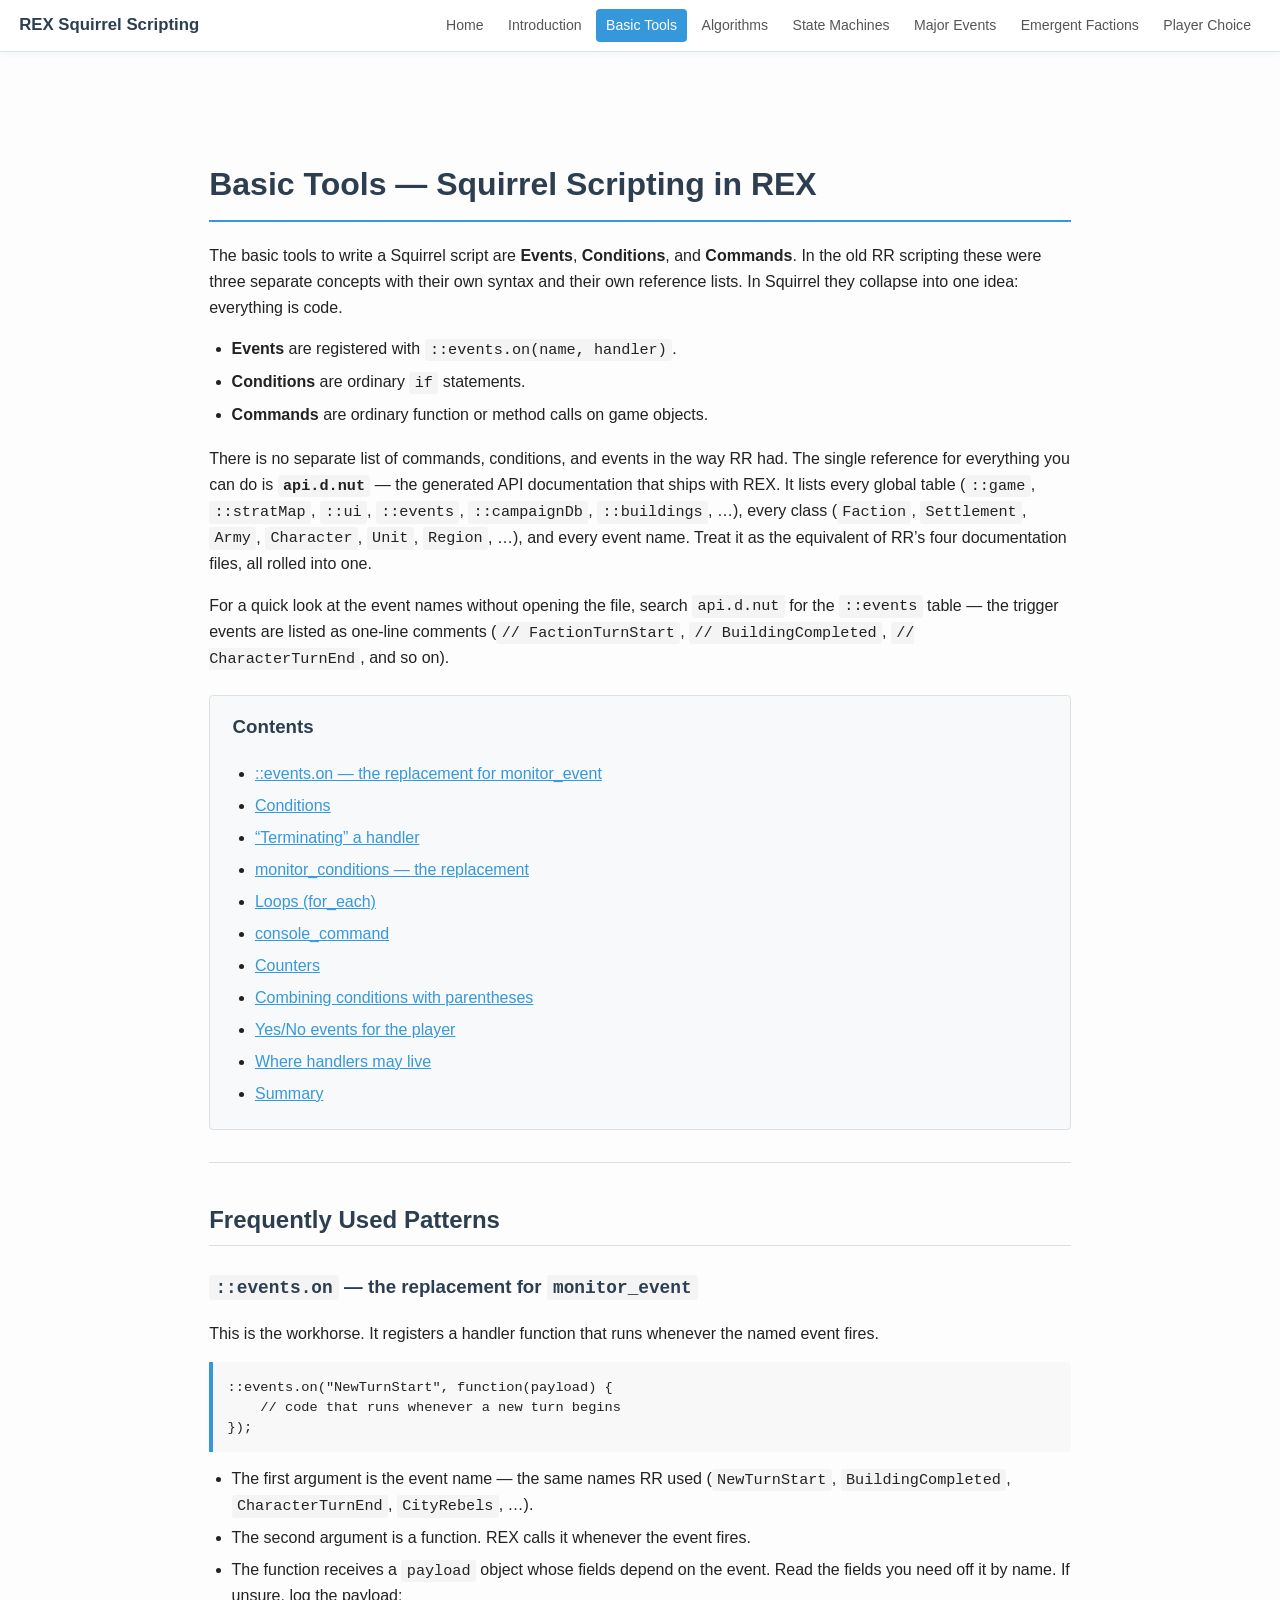
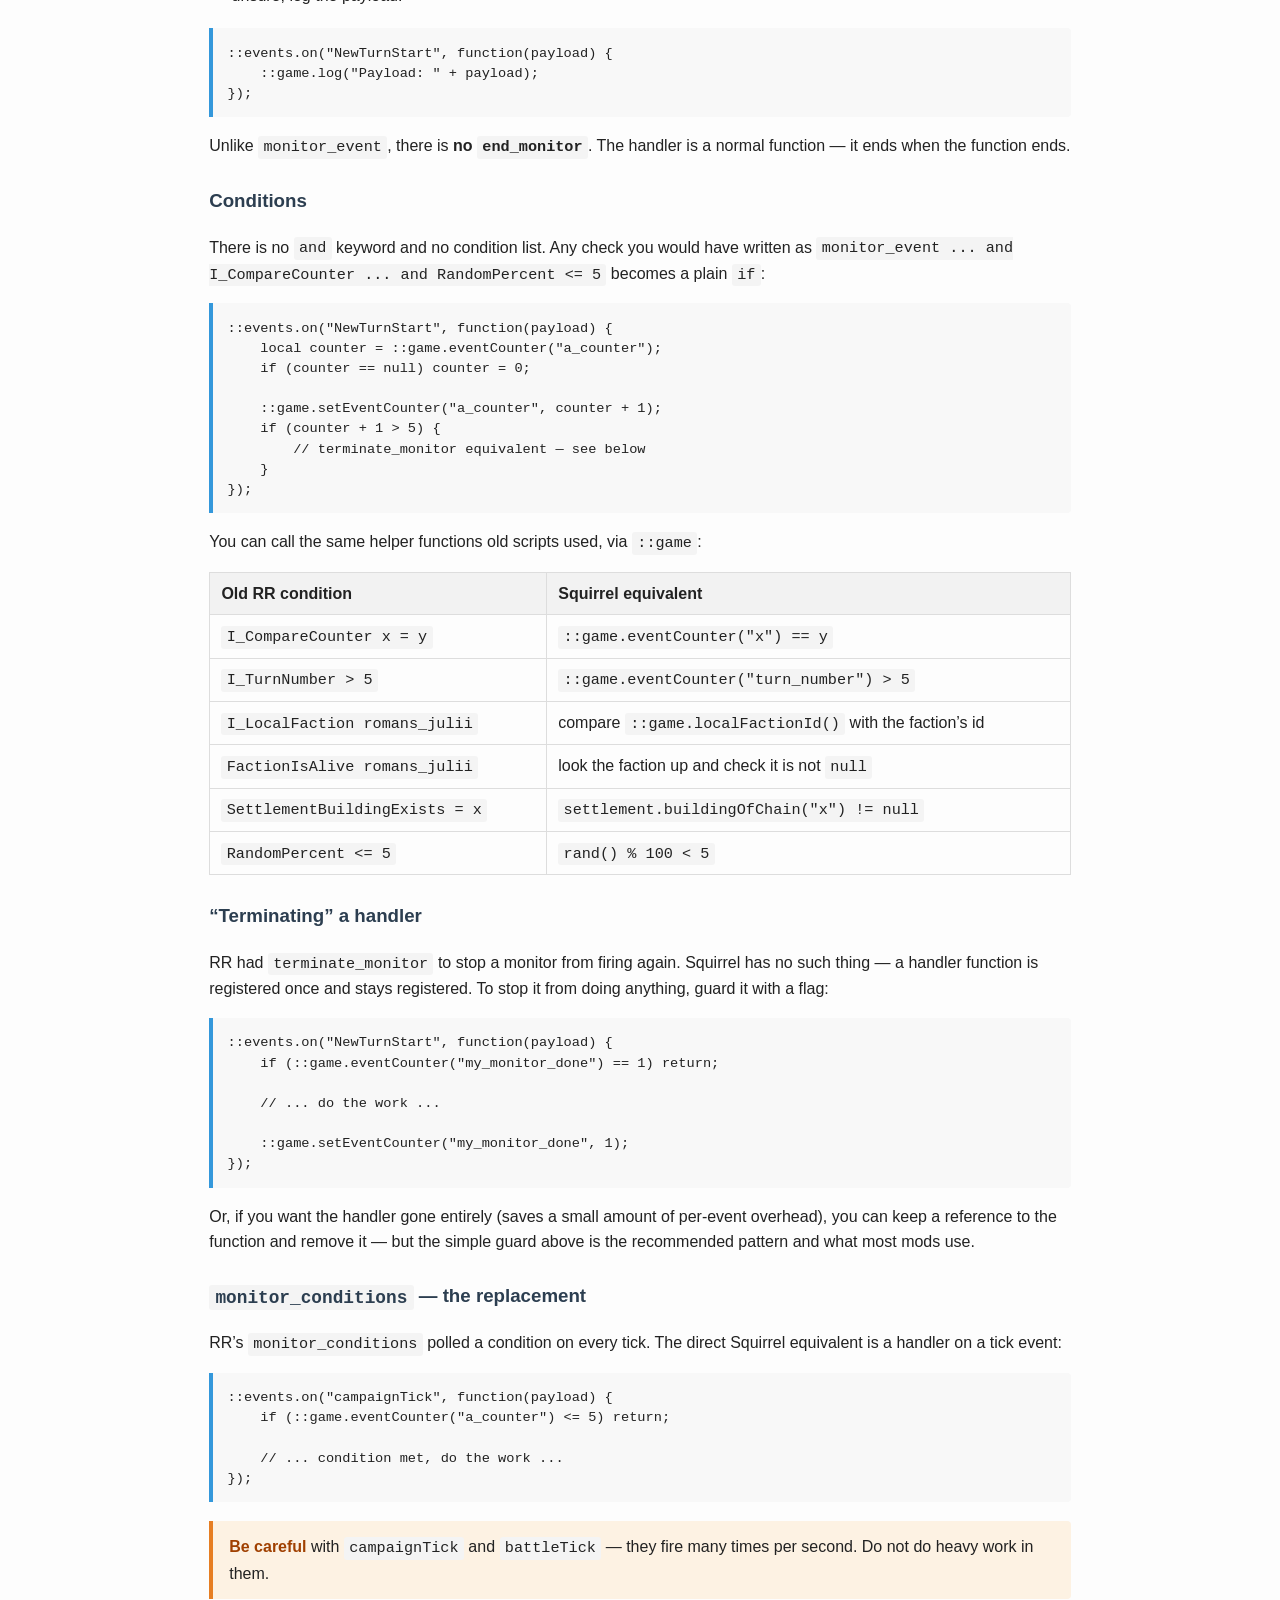
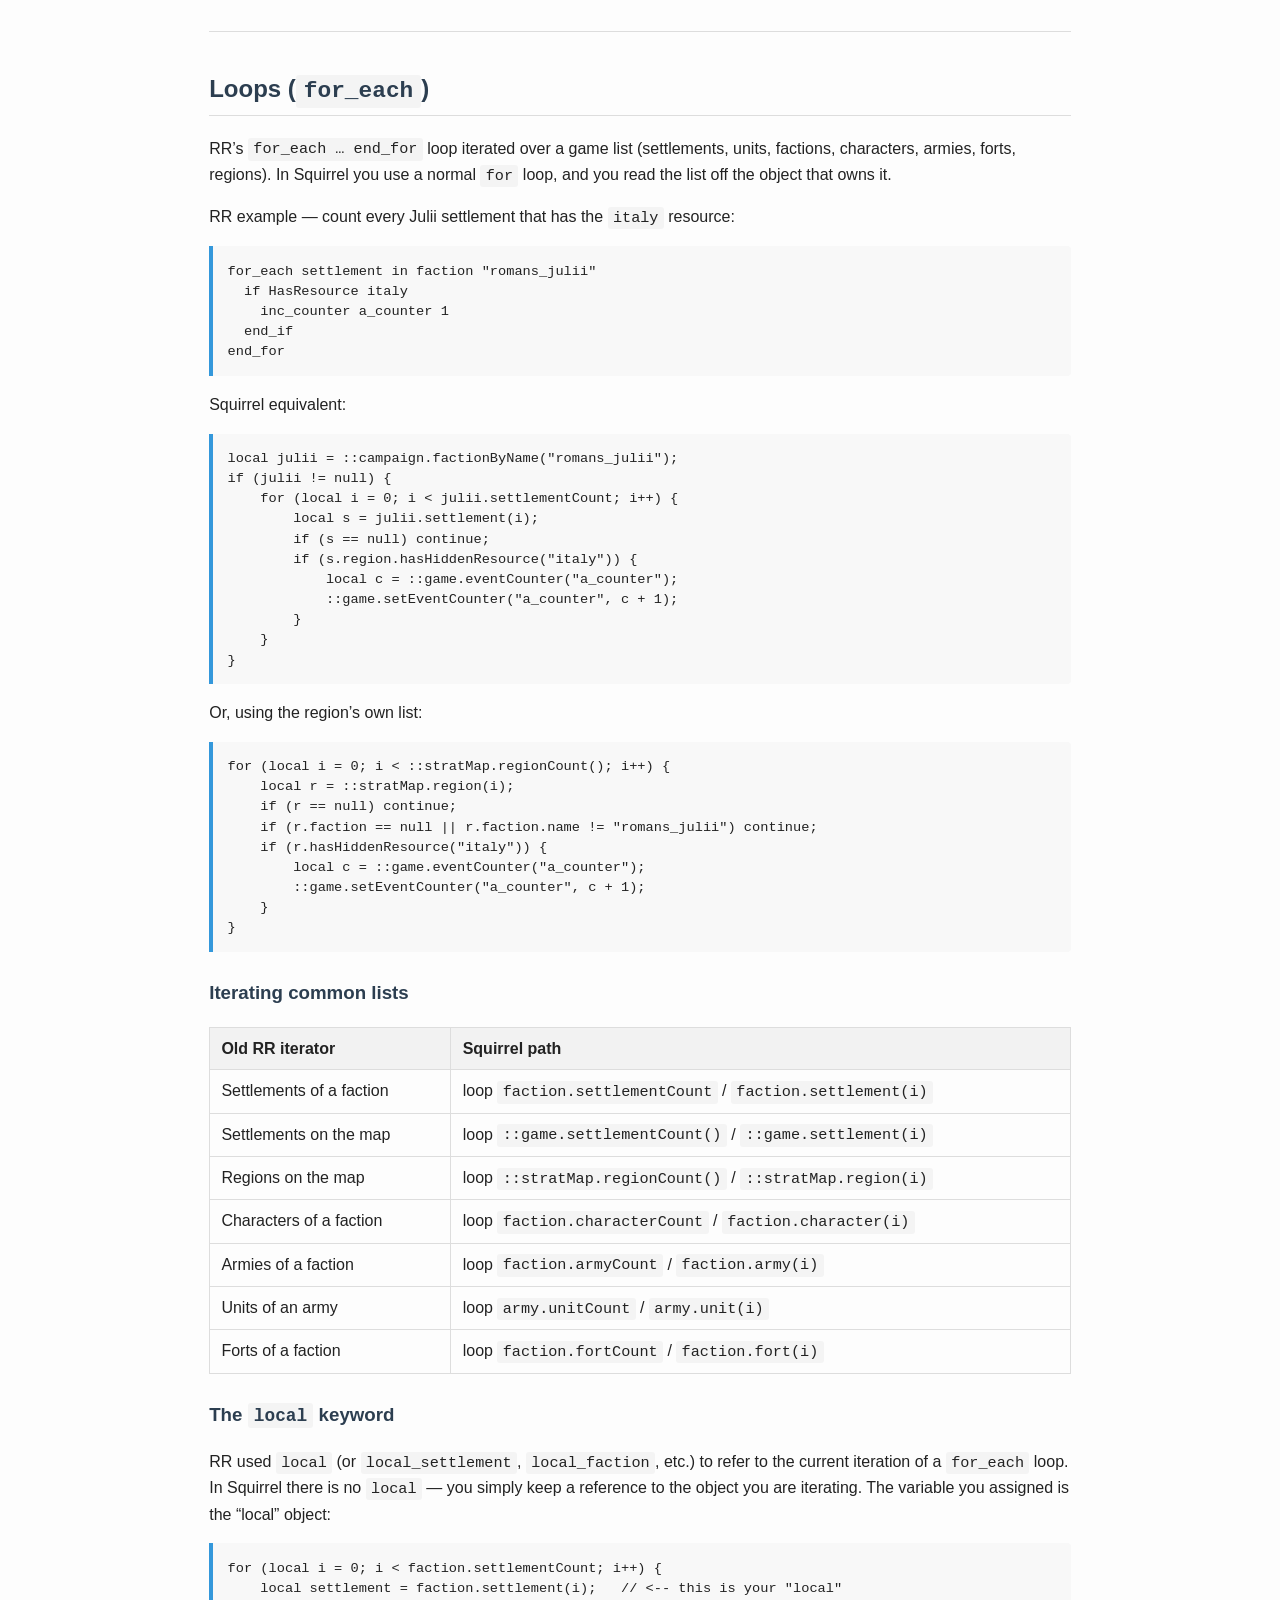
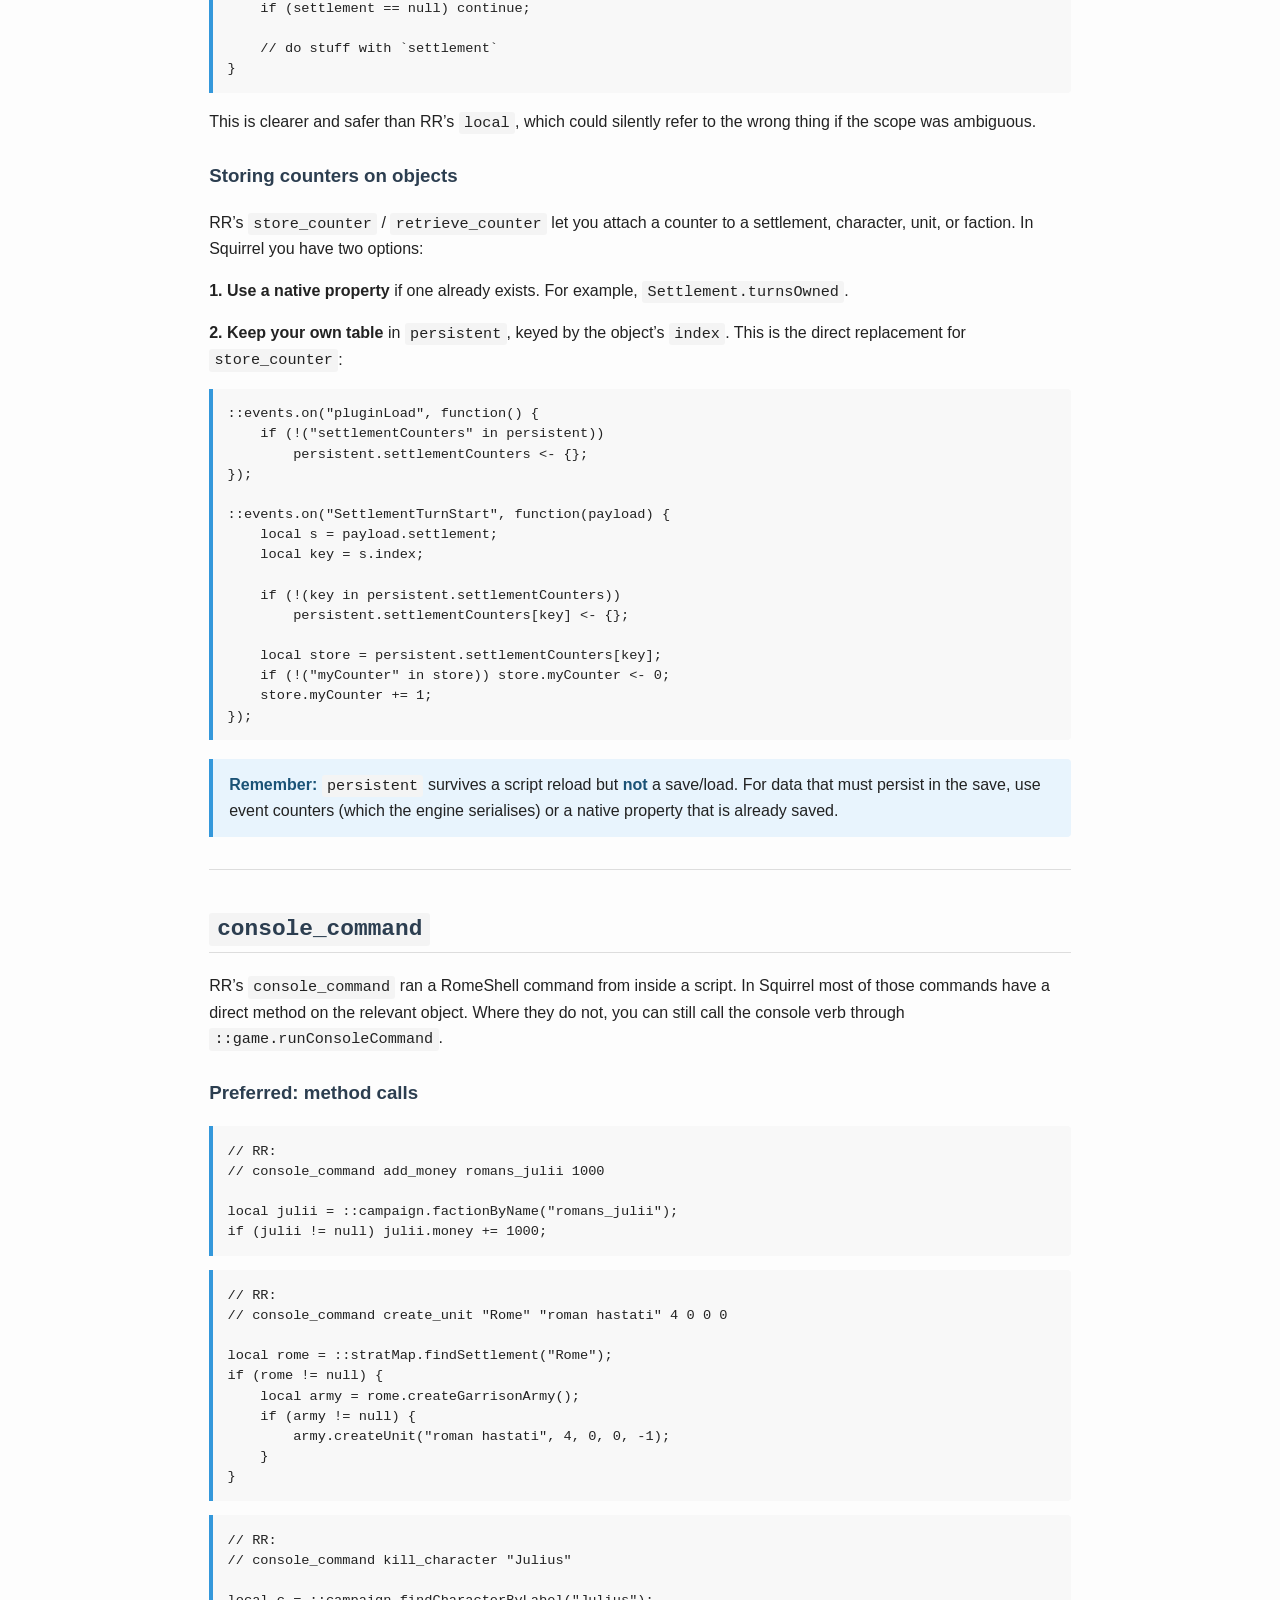
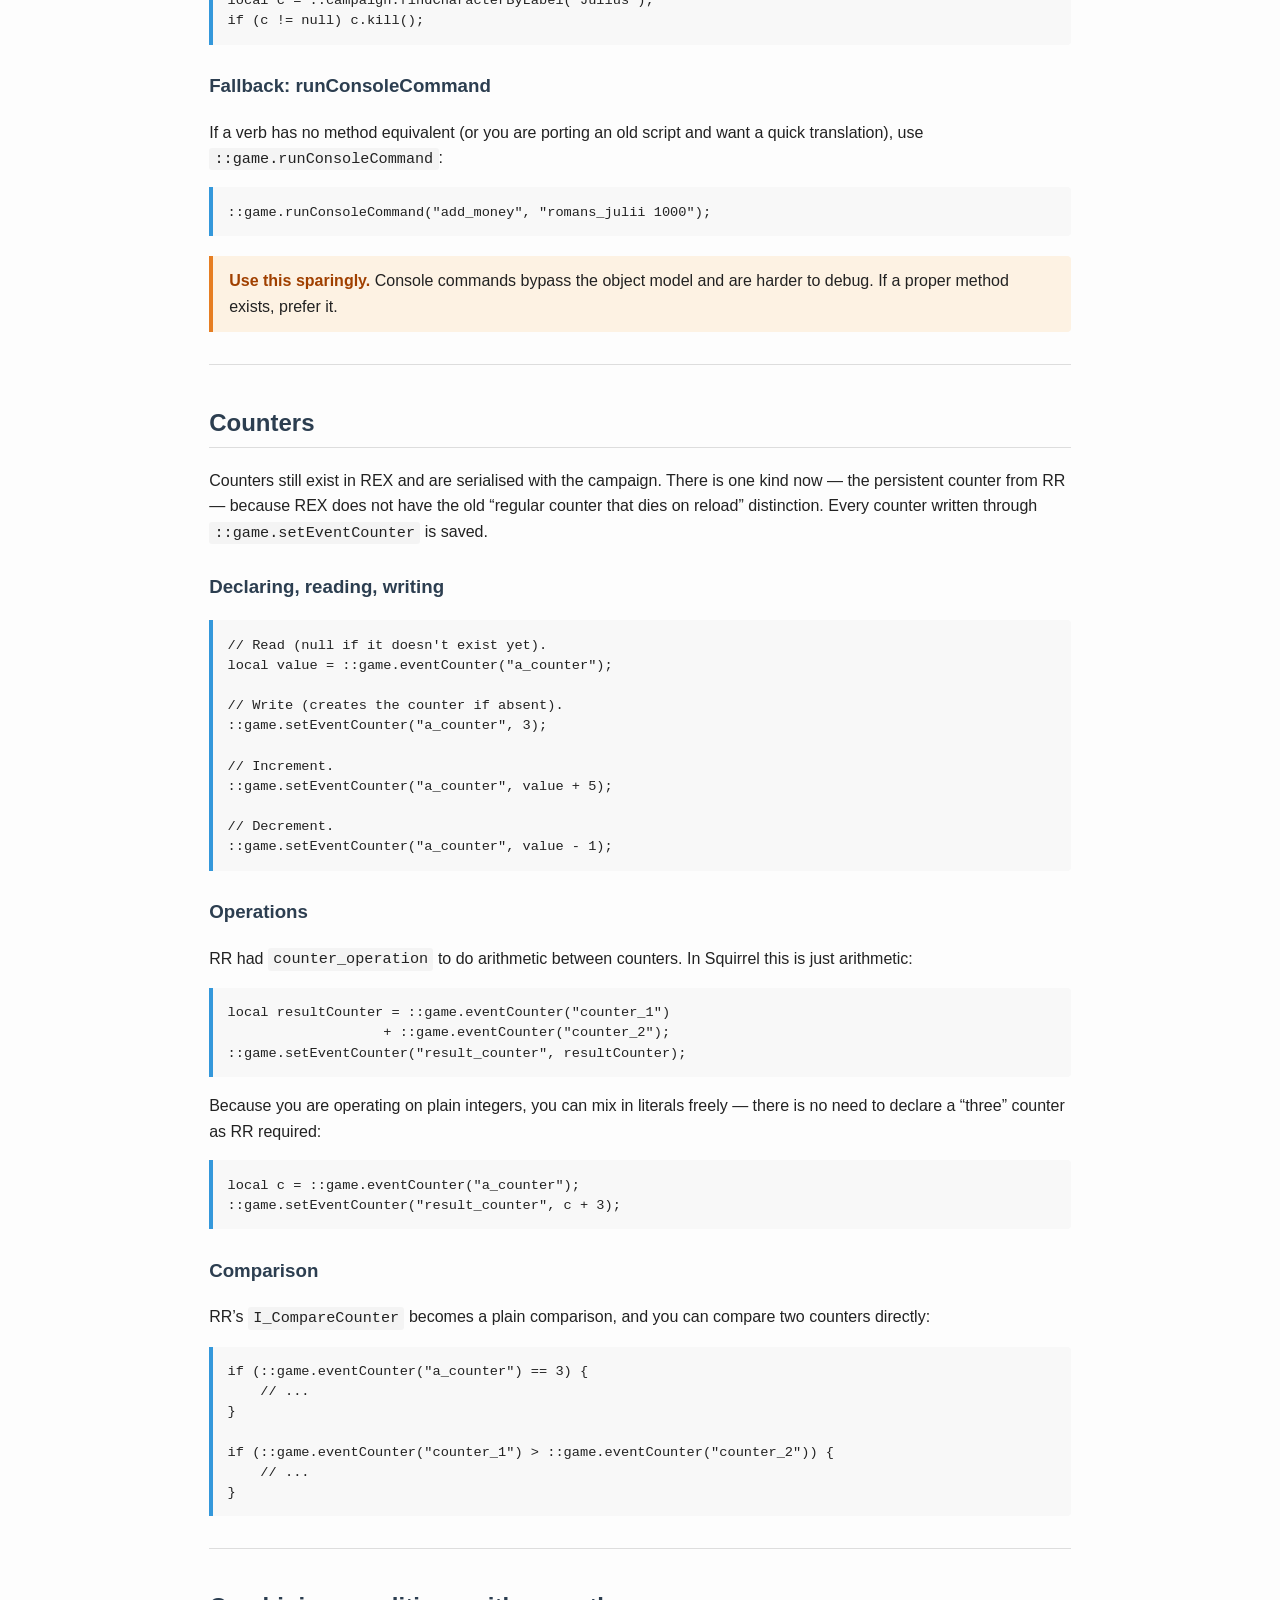
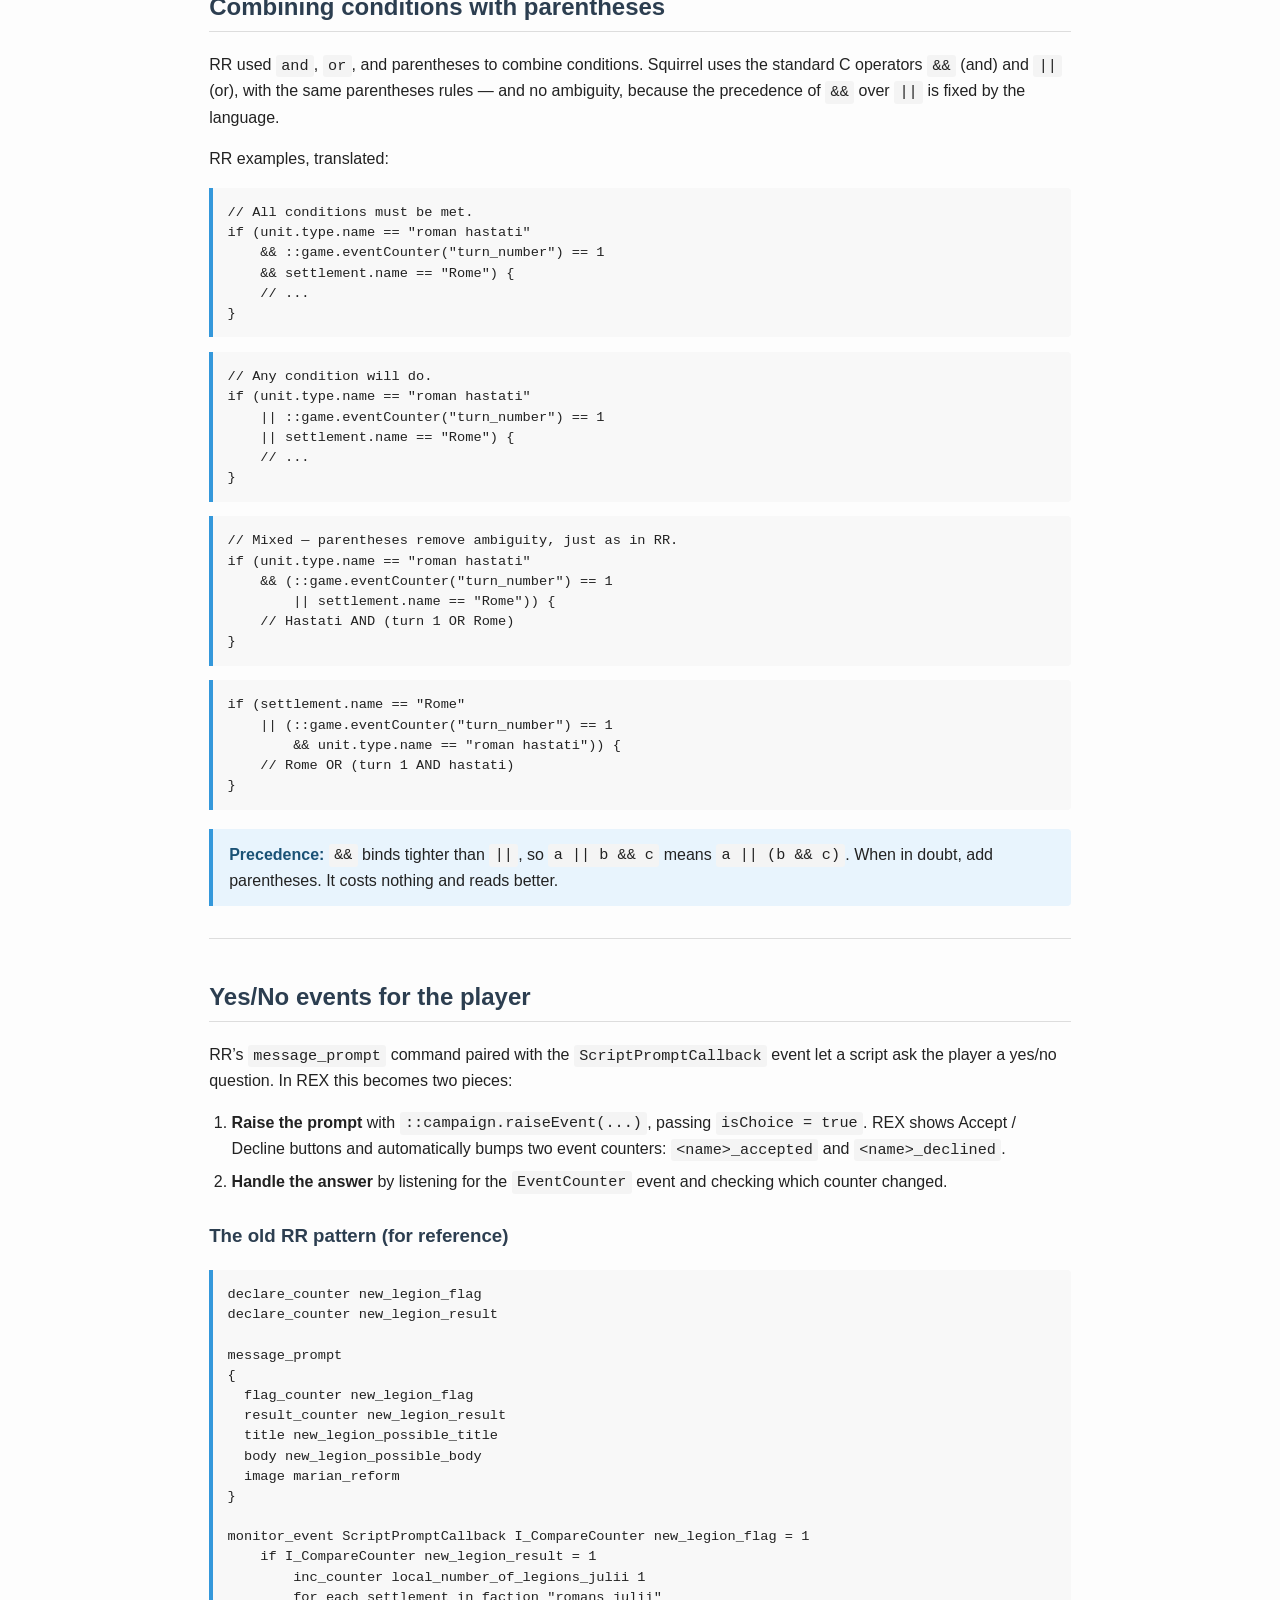
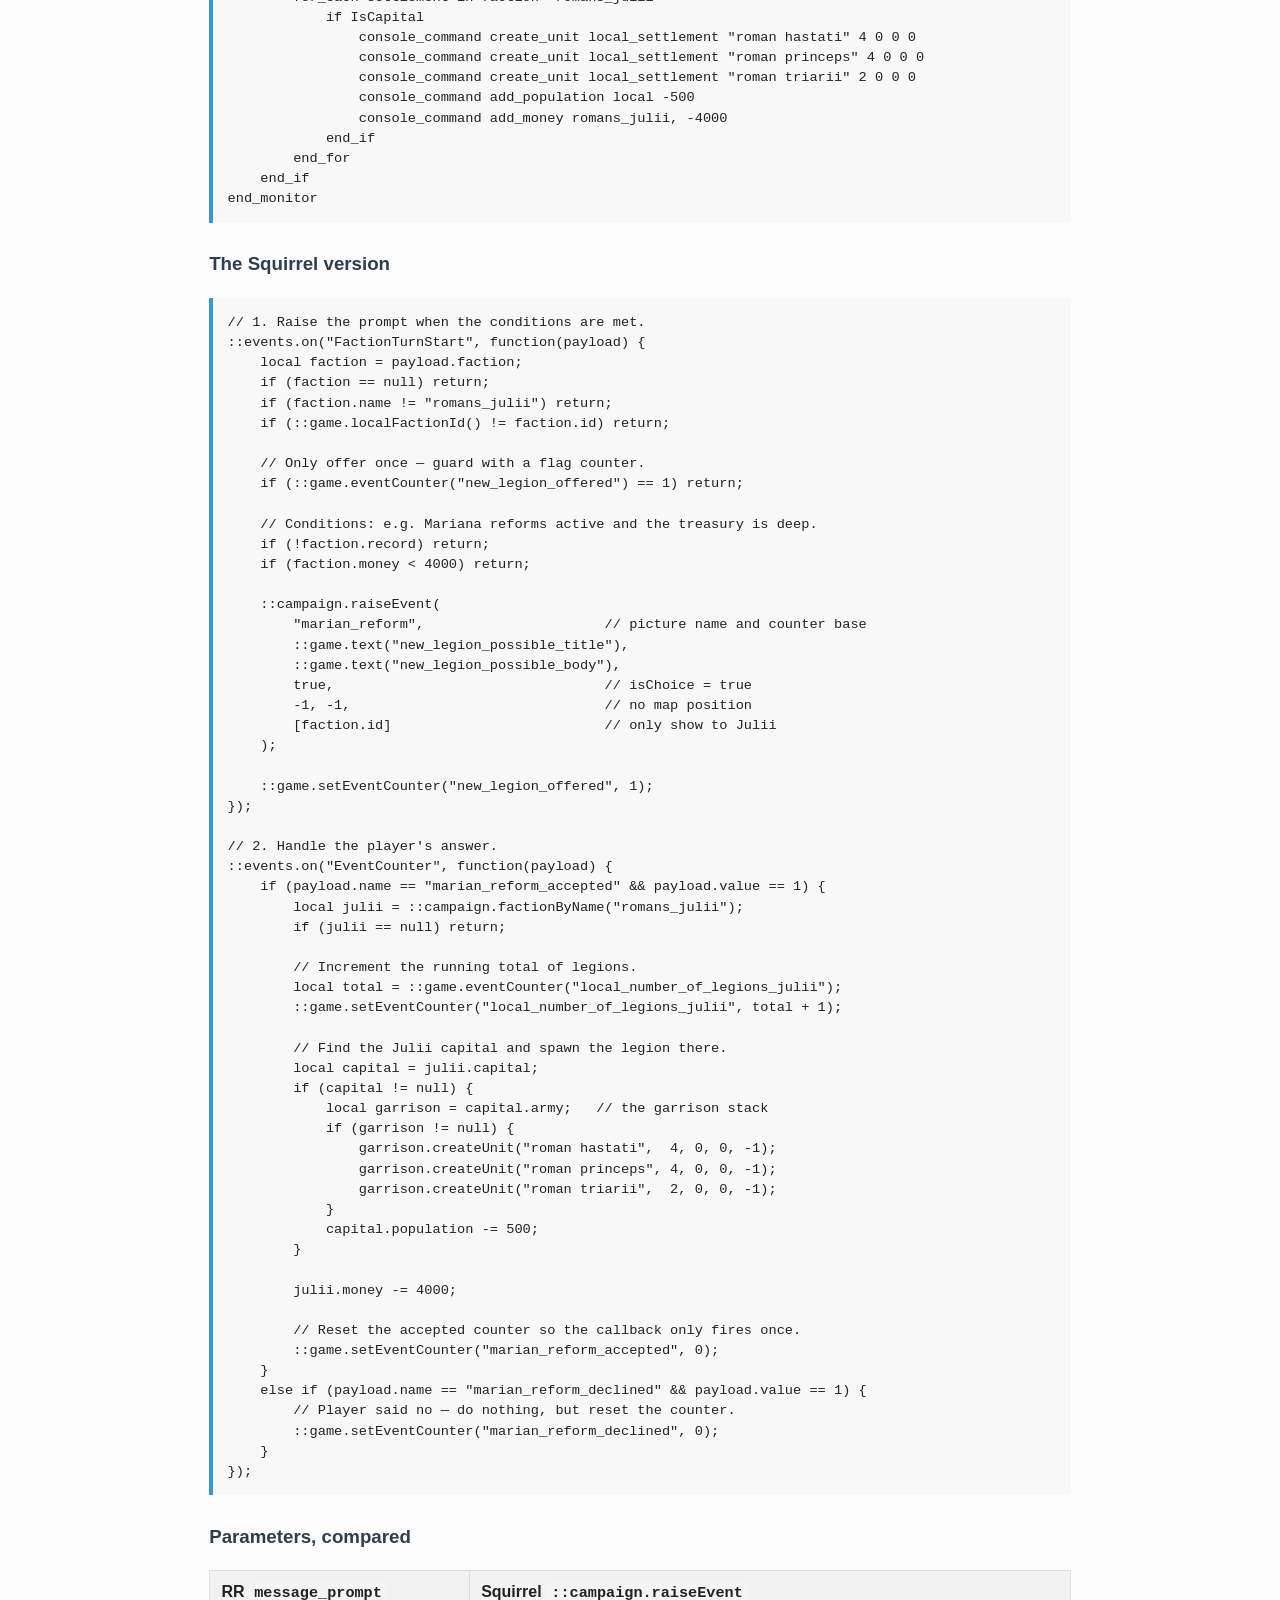
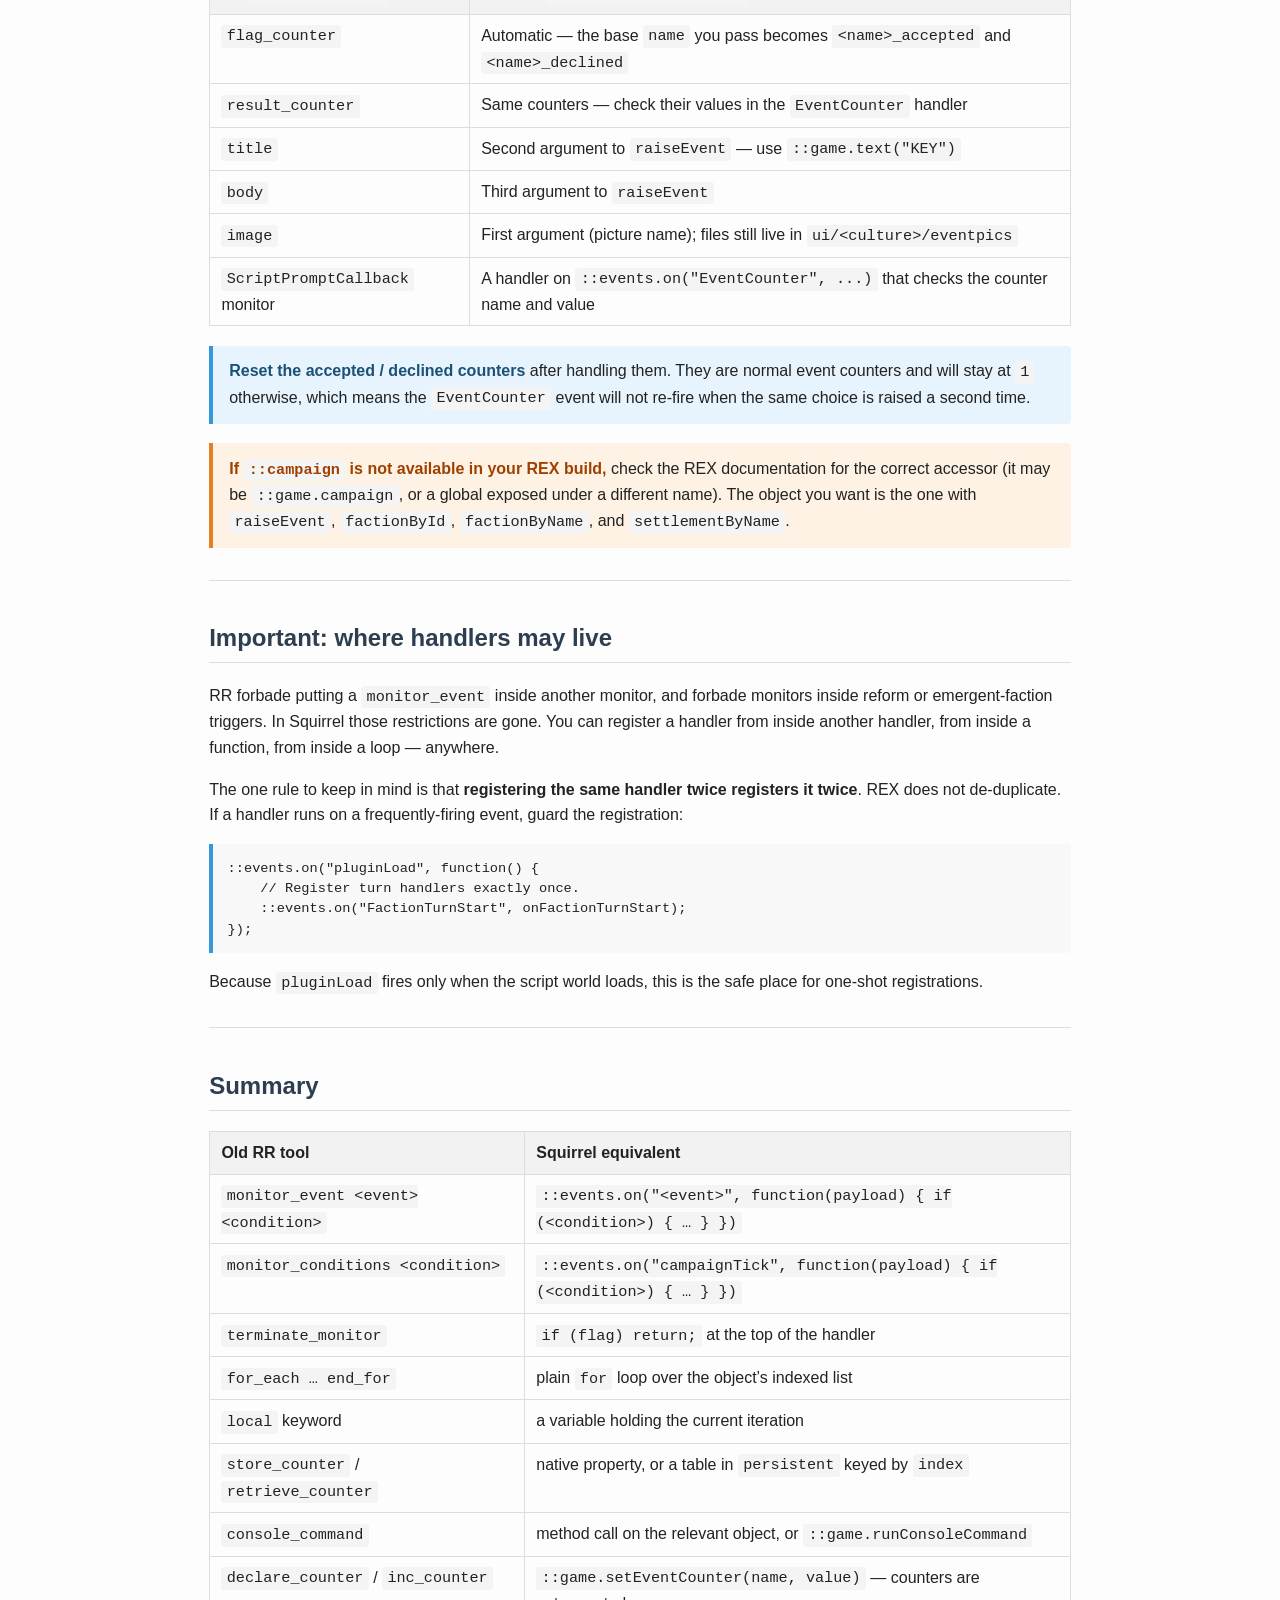
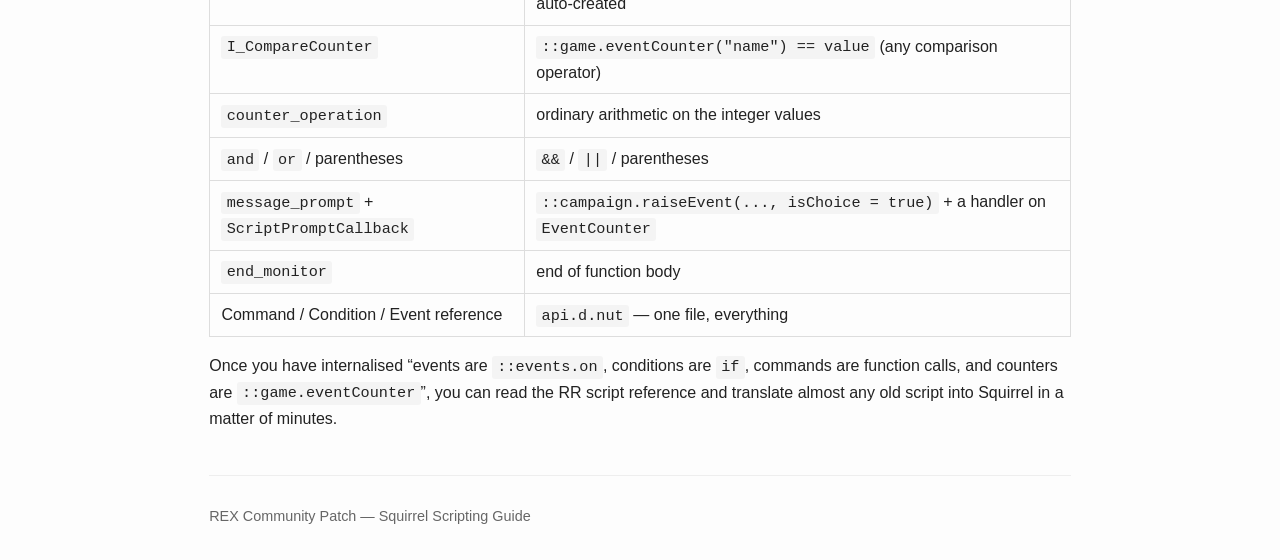
==== basic-tools.html @ a63145d3 "Redo." ====
<!DOCTYPE html>
<html lang="en">
<head>
<meta charset="UTF-8">
<meta name="viewport" content="width=device-width, initial-scale=1">
<title>Basic Tools — Squirrel Scripting in REX</title>
<link rel="stylesheet" href="style.css">
<script src="navbar.js"></script>
</head>
<body>

<h1>Basic Tools — Squirrel Scripting in REX</h1>

<p>The basic tools to write a Squirrel script are <strong>Events</strong>, <strong>Conditions</strong>, and <strong>Commands</strong>. In the old RR scripting these were three separate concepts with their own syntax and their own reference lists. In Squirrel they collapse into one idea: everything is code.</p>

<ul>
  <li><strong>Events</strong> are registered with <code>::events.on(name, handler)</code>.</li>
  <li><strong>Conditions</strong> are ordinary <code>if</code> statements.</li>
  <li><strong>Commands</strong> are ordinary function or method calls on game objects.</li>
</ul>

<p>There is no separate list of commands, conditions, and events in the way RR had. The single reference for everything you can do is <strong><code>api.d.nut</code></strong> — the generated API documentation that ships with REX. It lists every global table (<code>::game</code>, <code>::stratMap</code>, <code>::ui</code>, <code>::events</code>, <code>::campaignDb</code>, <code>::buildings</code>, …), every class (<code>Faction</code>, <code>Settlement</code>, <code>Army</code>, <code>Character</code>, <code>Unit</code>, <code>Region</code>, …), and every event name. Treat it as the equivalent of RR’s four documentation files, all rolled into one.</p>

<p>For a quick look at the event names without opening the file, search <code>api.d.nut</code> for the <code>::events</code> table — the trigger events are listed as one‑line comments (<code>// FactionTurnStart</code>, <code>// BuildingCompleted</code>, <code>// CharacterTurnEnd</code>, and so on).</p>

<div class="toc">
<h3>Contents</h3>
<ul>
  <li><a href="#events-on">::events.on — the replacement for monitor_event</a></li>
  <li><a href="#conditions">Conditions</a></li>
  <li><a href="#terminate">“Terminating” a handler</a></li>
  <li><a href="#monitor-conditions">monitor_conditions — the replacement</a></li>
  <li><a href="#loops">Loops (for_each)</a></li>
  <li><a href="#console-command">console_command</a></li>
  <li><a href="#counters">Counters</a></li>
  <li><a href="#parentheses">Combining conditions with parentheses</a></li>
  <li><a href="#yesno">Yes/No events for the player</a></li>
  <li><a href="#where">Where handlers may live</a></li>
  <li><a href="#summary">Summary</a></li>
</ul>
</div>

<hr>

<h2 id="events-on">Frequently Used Patterns</h2>

<h3><code>::events.on</code> — the replacement for <code>monitor_event</code></h3>

<p>This is the workhorse. It registers a handler function that runs whenever the named event fires.</p>

<pre><code>::events.on("NewTurnStart", function(payload) {
    // code that runs whenever a new turn begins
});</code></pre>

<ul>
  <li>The first argument is the event name — the same names RR used (<code>NewTurnStart</code>, <code>BuildingCompleted</code>, <code>CharacterTurnEnd</code>, <code>CityRebels</code>, …).</li>
  <li>The second argument is a function. REX calls it whenever the event fires.</li>
  <li>The function receives a <code>payload</code> object whose fields depend on the event. Read the fields you need off it by name. If unsure, log the payload:</li>
</ul>

<pre><code>::events.on("NewTurnStart", function(payload) {
    ::game.log("Payload: " + payload);
});</code></pre>

<p>Unlike <code>monitor_event</code>, there is <strong>no <code>end_monitor</code></strong>. The handler is a normal function — it ends when the function ends.</p>

<h3 id="conditions">Conditions</h3>

<p>There is no <code>and</code> keyword and no condition list. Any check you would have written as <code>monitor_event ... and I_CompareCounter ... and RandomPercent &lt;= 5</code> becomes a plain <code>if</code>:</p>

<pre><code>::events.on("NewTurnStart", function(payload) {
    local counter = ::game.eventCounter("a_counter");
    if (counter == null) counter = 0;

    ::game.setEventCounter("a_counter", counter + 1);
    if (counter + 1 &gt; 5) {
        // terminate_monitor equivalent — see below
    }
});</code></pre>

<p>You can call the same helper functions old scripts used, via <code>::game</code>:</p>

<table>
  <thead>
    <tr><th>Old RR condition</th><th>Squirrel equivalent</th></tr>
  </thead>
  <tbody>
    <tr><td><code>I_CompareCounter x = y</code></td><td><code>::game.eventCounter("x") == y</code></td></tr>
    <tr><td><code>I_TurnNumber &gt; 5</code></td><td><code>::game.eventCounter("turn_number") &gt; 5</code></td></tr>
    <tr><td><code>I_LocalFaction romans_julii</code></td><td>compare <code>::game.localFactionId()</code> with the faction’s id</td></tr>
    <tr><td><code>FactionIsAlive romans_julii</code></td><td>look the faction up and check it is not <code>null</code></td></tr>
    <tr><td><code>SettlementBuildingExists = x</code></td><td><code>settlement.buildingOfChain("x") != null</code></td></tr>
    <tr><td><code>RandomPercent &lt;= 5</code></td><td><code>rand() % 100 &lt; 5</code></td></tr>
  </tbody>
</table>

<h3 id="terminate">“Terminating” a handler</h3>

<p>RR had <code>terminate_monitor</code> to stop a monitor from firing again. Squirrel has no such thing — a handler function is registered once and stays registered. To stop it from doing anything, guard it with a flag:</p>

<pre><code>::events.on("NewTurnStart", function(payload) {
    if (::game.eventCounter("my_monitor_done") == 1) return;

    // ... do the work ...

    ::game.setEventCounter("my_monitor_done", 1);
});</code></pre>

<p>Or, if you want the handler gone entirely (saves a small amount of per‑event overhead), you can keep a reference to the function and remove it — but the simple guard above is the recommended pattern and what most mods use.</p>

<h3 id="monitor-conditions"><code>monitor_conditions</code> — the replacement</h3>

<p>RR’s <code>monitor_conditions</code> polled a condition on every tick. The direct Squirrel equivalent is a handler on a tick event:</p>

<pre><code>::events.on("campaignTick", function(payload) {
    if (::game.eventCounter("a_counter") &lt;= 5) return;

    // ... condition met, do the work ...
});</code></pre>

<div class="warning">
<strong>Be careful</strong> with <code>campaignTick</code> and <code>battleTick</code> — they fire many times per second. Do not do heavy work in them.
</div>

<hr>

<h2 id="loops">Loops (<code>for_each</code>)</h2>

<p>RR’s <code>for_each … end_for</code> loop iterated over a game list (settlements, units, factions, characters, armies, forts, regions). In Squirrel you use a normal <code>for</code> loop, and you read the list off the object that owns it.</p>

<p>RR example — count every Julii settlement that has the <code>italy</code> resource:</p>

<pre><code>for_each settlement in faction "romans_julii"
  if HasResource italy
    inc_counter a_counter 1
  end_if
end_for</code></pre>

<p>Squirrel equivalent:</p>

<pre><code>local julii = ::campaign.factionByName("romans_julii");
if (julii != null) {
    for (local i = 0; i &lt; julii.settlementCount; i++) {
        local s = julii.settlement(i);
        if (s == null) continue;
        if (s.region.hasHiddenResource("italy")) {
            local c = ::game.eventCounter("a_counter");
            ::game.setEventCounter("a_counter", c + 1);
        }
    }
}</code></pre>

<p>Or, using the region’s own list:</p>

<pre><code>for (local i = 0; i &lt; ::stratMap.regionCount(); i++) {
    local r = ::stratMap.region(i);
    if (r == null) continue;
    if (r.faction == null || r.faction.name != "romans_julii") continue;
    if (r.hasHiddenResource("italy")) {
        local c = ::game.eventCounter("a_counter");
        ::game.setEventCounter("a_counter", c + 1);
    }
}</code></pre>

<h3>Iterating common lists</h3>

<table>
  <thead>
    <tr><th>Old RR iterator</th><th>Squirrel path</th></tr>
  </thead>
  <tbody>
    <tr><td>Settlements of a faction</td><td>loop <code>faction.settlementCount</code> / <code>faction.settlement(i)</code></td></tr>
    <tr><td>Settlements on the map</td><td>loop <code>::game.settlementCount()</code> / <code>::game.settlement(i)</code></td></tr>
    <tr><td>Regions on the map</td><td>loop <code>::stratMap.regionCount()</code> / <code>::stratMap.region(i)</code></td></tr>
    <tr><td>Characters of a faction</td><td>loop <code>faction.characterCount</code> / <code>faction.character(i)</code></td></tr>
    <tr><td>Armies of a faction</td><td>loop <code>faction.armyCount</code> / <code>faction.army(i)</code></td></tr>
    <tr><td>Units of an army</td><td>loop <code>army.unitCount</code> / <code>army.unit(i)</code></td></tr>
    <tr><td>Forts of a faction</td><td>loop <code>faction.fortCount</code> / <code>faction.fort(i)</code></td></tr>
  </tbody>
</table>

<h3>The <code>local</code> keyword</h3>

<p>RR used <code>local</code> (or <code>local_settlement</code>, <code>local_faction</code>, etc.) to refer to the current iteration of a <code>for_each</code> loop. In Squirrel there is no <code>local</code> — you simply keep a reference to the object you are iterating. The variable you assigned is the “local” object:</p>

<pre><code>for (local i = 0; i &lt; faction.settlementCount; i++) {
    local settlement = faction.settlement(i);   // <-- this is your "local"
    if (settlement == null) continue;

    // do stuff with `settlement`
}</code></pre>

<p>This is clearer and safer than RR’s <code>local</code>, which could silently refer to the wrong thing if the scope was ambiguous.</p>

<h3>Storing counters on objects</h3>

<p>RR’s <code>store_counter</code> / <code>retrieve_counter</code> let you attach a counter to a settlement, character, unit, or faction. In Squirrel you have two options:</p>

<p><strong>1. Use a native property</strong> if one already exists. For example, <code>Settlement.turnsOwned</code>.</p>

<p><strong>2. Keep your own table</strong> in <code>persistent</code>, keyed by the object’s <code>index</code>. This is the direct replacement for <code>store_counter</code>:</p>

<pre><code>::events.on("pluginLoad", function() {
    if (!("settlementCounters" in persistent))
        persistent.settlementCounters &lt;- {};
});

::events.on("SettlementTurnStart", function(payload) {
    local s = payload.settlement;
    local key = s.index;

    if (!(key in persistent.settlementCounters))
        persistent.settlementCounters[key] &lt;- {};

    local store = persistent.settlementCounters[key];
    if (!("myCounter" in store)) store.myCounter &lt;- 0;
    store.myCounter += 1;
});</code></pre>

<div class="note">
<strong>Remember:</strong> <code>persistent</code> survives a script reload but <strong>not</strong> a save/load. For data that must persist in the save, use event counters (which the engine serialises) or a native property that is already saved.
</div>

<hr>

<h2 id="console-command"><code>console_command</code></h2>

<p>RR’s <code>console_command</code> ran a RomeShell command from inside a script. In Squirrel most of those commands have a direct method on the relevant object. Where they do not, you can still call the console verb through <code>::game.runConsoleCommand</code>.</p>

<h3>Preferred: method calls</h3>

<pre><code>// RR:
// console_command add_money romans_julii 1000

local julii = ::campaign.factionByName("romans_julii");
if (julii != null) julii.money += 1000;</code></pre>

<pre><code>// RR:
// console_command create_unit "Rome" "roman hastati" 4 0 0 0

local rome = ::stratMap.findSettlement("Rome");
if (rome != null) {
    local army = rome.createGarrisonArmy();
    if (army != null) {
        army.createUnit("roman hastati", 4, 0, 0, -1);
    }
}</code></pre>

<pre><code>// RR:
// console_command kill_character "Julius"

local c = ::campaign.findCharacterByLabel("Julius");
if (c != null) c.kill();</code></pre>

<h3>Fallback: runConsoleCommand</h3>

<p>If a verb has no method equivalent (or you are porting an old script and want a quick translation), use <code>::game.runConsoleCommand</code>:</p>

<pre><code>::game.runConsoleCommand("add_money", "romans_julii 1000");</code></pre>

<div class="warning">
<strong>Use this sparingly.</strong> Console commands bypass the object model and are harder to debug. If a proper method exists, prefer it.
</div>

<hr>

<h2 id="counters">Counters</h2>

<p>Counters still exist in REX and are serialised with the campaign. There is one kind now — the persistent counter from RR — because REX does not have the old “regular counter that dies on reload” distinction. Every counter written through <code>::game.setEventCounter</code> is saved.</p>

<h3>Declaring, reading, writing</h3>

<pre><code>// Read (null if it doesn't exist yet).
local value = ::game.eventCounter("a_counter");

// Write (creates the counter if absent).
::game.setEventCounter("a_counter", 3);

// Increment.
::game.setEventCounter("a_counter", value + 5);

// Decrement.
::game.setEventCounter("a_counter", value - 1);</code></pre>

<h3>Operations</h3>

<p>RR had <code>counter_operation</code> to do arithmetic between counters. In Squirrel this is just arithmetic:</p>

<pre><code>local resultCounter = ::game.eventCounter("counter_1")
                   + ::game.eventCounter("counter_2");
::game.setEventCounter("result_counter", resultCounter);</code></pre>

<p>Because you are operating on plain integers, you can mix in literals freely — there is no need to declare a “three” counter as RR required:</p>

<pre><code>local c = ::game.eventCounter("a_counter");
::game.setEventCounter("result_counter", c + 3);</code></pre>

<h3>Comparison</h3>

<p>RR’s <code>I_CompareCounter</code> becomes a plain comparison, and you can compare two counters directly:</p>

<pre><code>if (::game.eventCounter("a_counter") == 3) {
    // ...
}

if (::game.eventCounter("counter_1") &gt; ::game.eventCounter("counter_2")) {
    // ...
}</code></pre>

<hr>

<h2 id="parentheses">Combining conditions with parentheses</h2>

<p>RR used <code>and</code>, <code>or</code>, and parentheses to combine conditions. Squirrel uses the standard C operators <code>&amp;&amp;</code> (and) and <code>||</code> (or), with the same parentheses rules — and no ambiguity, because the precedence of <code>&amp;&amp;</code> over <code>||</code> is fixed by the language.</p>

<p>RR examples, translated:</p>

<pre><code>// All conditions must be met.
if (unit.type.name == "roman hastati"
    &amp;&amp; ::game.eventCounter("turn_number") == 1
    &amp;&amp; settlement.name == "Rome") {
    // ...
}</code></pre>

<pre><code>// Any condition will do.
if (unit.type.name == "roman hastati"
    || ::game.eventCounter("turn_number") == 1
    || settlement.name == "Rome") {
    // ...
}</code></pre>

<pre><code>// Mixed — parentheses remove ambiguity, just as in RR.
if (unit.type.name == "roman hastati"
    &amp;&amp; (::game.eventCounter("turn_number") == 1
        || settlement.name == "Rome")) {
    // Hastati AND (turn 1 OR Rome)
}</code></pre>

<pre><code>if (settlement.name == "Rome"
    || (::game.eventCounter("turn_number") == 1
        &amp;&amp; unit.type.name == "roman hastati")) {
    // Rome OR (turn 1 AND hastati)
}</code></pre>

<div class="note">
<strong>Precedence:</strong> <code>&amp;&amp;</code> binds tighter than <code>||</code>, so <code>a || b &amp;&amp; c</code> means <code>a || (b &amp;&amp; c)</code>. When in doubt, add parentheses. It costs nothing and reads better.
</div>

<hr>

<h2 id="yesno">Yes/No events for the player</h2>

<p>RR’s <code>message_prompt</code> command paired with the <code>ScriptPromptCallback</code> event let a script ask the player a yes/no question. In REX this becomes two pieces:</p>

<ol>
  <li><strong>Raise the prompt</strong> with <code>::campaign.raiseEvent(...)</code>, passing <code>isChoice = true</code>. REX shows Accept / Decline buttons and automatically bumps two event counters: <code>&lt;name&gt;_accepted</code> and <code>&lt;name&gt;_declined</code>.</li>
  <li><strong>Handle the answer</strong> by listening for the <code>EventCounter</code> event and checking which counter changed.</li>
</ol>

<h3>The old RR pattern (for reference)</h3>

<pre><code>declare_counter new_legion_flag
declare_counter new_legion_result

message_prompt
{
  flag_counter new_legion_flag
  result_counter new_legion_result
  title new_legion_possible_title
  body new_legion_possible_body
  image marian_reform
}

monitor_event ScriptPromptCallback I_CompareCounter new_legion_flag = 1
    if I_CompareCounter new_legion_result = 1
        inc_counter local_number_of_legions_julii 1
        for_each settlement in faction "romans_julii"
            if IsCapital
                console_command create_unit local_settlement "roman hastati" 4 0 0 0
                console_command create_unit local_settlement "roman princeps" 4 0 0 0
                console_command create_unit local_settlement "roman triarii" 2 0 0 0
                console_command add_population local -500
                console_command add_money romans_julii, -4000
            end_if
        end_for
    end_if
end_monitor</code></pre>

<h3>The Squirrel version</h3>

<pre><code>// 1. Raise the prompt when the conditions are met.
::events.on("FactionTurnStart", function(payload) {
    local faction = payload.faction;
    if (faction == null) return;
    if (faction.name != "romans_julii") return;
    if (::game.localFactionId() != faction.id) return;

    // Only offer once — guard with a flag counter.
    if (::game.eventCounter("new_legion_offered") == 1) return;

    // Conditions: e.g. Mariana reforms active and the treasury is deep.
    if (!faction.record) return;
    if (faction.money &lt; 4000) return;

    ::campaign.raiseEvent(
        "marian_reform",                      // picture name and counter base
        ::game.text("new_legion_possible_title"),
        ::game.text("new_legion_possible_body"),
        true,                                 // isChoice = true
        -1, -1,                               // no map position
        [faction.id]                          // only show to Julii
    );

    ::game.setEventCounter("new_legion_offered", 1);
});

// 2. Handle the player's answer.
::events.on("EventCounter", function(payload) {
    if (payload.name == "marian_reform_accepted" &amp;&amp; payload.value == 1) {
        local julii = ::campaign.factionByName("romans_julii");
        if (julii == null) return;

        // Increment the running total of legions.
        local total = ::game.eventCounter("local_number_of_legions_julii");
        ::game.setEventCounter("local_number_of_legions_julii", total + 1);

        // Find the Julii capital and spawn the legion there.
        local capital = julii.capital;
        if (capital != null) {
            local garrison = capital.army;   // the garrison stack
            if (garrison != null) {
                garrison.createUnit("roman hastati",  4, 0, 0, -1);
                garrison.createUnit("roman princeps", 4, 0, 0, -1);
                garrison.createUnit("roman triarii",  2, 0, 0, -1);
            }
            capital.population -= 500;
        }

        julii.money -= 4000;

        // Reset the accepted counter so the callback only fires once.
        ::game.setEventCounter("marian_reform_accepted", 0);
    }
    else if (payload.name == "marian_reform_declined" &amp;&amp; payload.value == 1) {
        // Player said no — do nothing, but reset the counter.
        ::game.setEventCounter("marian_reform_declined", 0);
    }
});</code></pre>

<h3>Parameters, compared</h3>

<table>
  <thead>
    <tr><th>RR <code>message_prompt</code></th><th>Squirrel <code>::campaign.raiseEvent</code></th></tr>
  </thead>
  <tbody>
    <tr>
      <td><code>flag_counter</code></td>
      <td>Automatic — the base <code>name</code> you pass becomes <code>&lt;name&gt;_accepted</code> and <code>&lt;name&gt;_declined</code></td>
    </tr>
    <tr>
      <td><code>result_counter</code></td>
      <td>Same counters — check their values in the <code>EventCounter</code> handler</td>
    </tr>
    <tr>
      <td><code>title</code></td>
      <td>Second argument to <code>raiseEvent</code> — use <code>::game.text("KEY")</code></td>
    </tr>
    <tr>
      <td><code>body</code></td>
      <td>Third argument to <code>raiseEvent</code></td>
    </tr>
    <tr>
      <td><code>image</code></td>
      <td>First argument (picture name); files still live in <code>ui/&lt;culture&gt;/eventpics</code></td>
    </tr>
    <tr>
      <td><code>ScriptPromptCallback</code> monitor</td>
      <td>A handler on <code>::events.on("EventCounter", ...)</code> that checks the counter name and value</td>
    </tr>
  </tbody>
</table>

<div class="note">
<strong>Reset the accepted / declined counters</strong> after handling them. They are normal event counters and will stay at <code>1</code> otherwise, which means the <code>EventCounter</code> event will not re‑fire when the same choice is raised a second time.
</div>

<div class="warning">
<strong>If <code>::campaign</code> is not available in your REX build,</strong> check the REX documentation for the correct accessor (it may be <code>::game.campaign</code>, or a global exposed under a different name). The object you want is the one with <code>raiseEvent</code>, <code>factionById</code>, <code>factionByName</code>, and <code>settlementByName</code>.
</div>

<hr>

<h2 id="where">Important: where handlers may live</h2>

<p>RR forbade putting a <code>monitor_event</code> inside another monitor, and forbade monitors inside reform or emergent‑faction triggers. In Squirrel those restrictions are gone. You can register a handler from inside another handler, from inside a function, from inside a loop — anywhere.</p>

<p>The one rule to keep in mind is that <strong>registering the same handler twice registers it twice</strong>. REX does not de‑duplicate. If a handler runs on a frequently‑firing event, guard the registration:</p>

<pre><code>::events.on("pluginLoad", function() {
    // Register turn handlers exactly once.
    ::events.on("FactionTurnStart", onFactionTurnStart);
});</code></pre>

<p>Because <code>pluginLoad</code> fires only when the script world loads, this is the safe place for one‑shot registrations.</p>

<hr>

<h2 id="summary">Summary</h2>

<table>
  <thead>
    <tr><th>Old RR tool</th><th>Squirrel equivalent</th></tr>
  </thead>
  <tbody>
    <tr>
      <td><code>monitor_event &lt;event&gt; &lt;condition&gt;</code></td>
      <td><code>::events.on("&lt;event&gt;", function(payload) { if (&lt;condition&gt;) { … } })</code></td>
    </tr>
    <tr>
      <td><code>monitor_conditions &lt;condition&gt;</code></td>
      <td><code>::events.on("campaignTick", function(payload) { if (&lt;condition&gt;) { … } })</code></td>
    </tr>
    <tr>
      <td><code>terminate_monitor</code></td>
      <td><code>if (flag) return;</code> at the top of the handler</td>
    </tr>
    <tr>
      <td><code>for_each … end_for</code></td>
      <td>plain <code>for</code> loop over the object’s indexed list</td>
    </tr>
    <tr>
      <td><code>local</code> keyword</td>
      <td>a variable holding the current iteration</td>
    </tr>
    <tr>
      <td><code>store_counter</code> / <code>retrieve_counter</code></td>
      <td>native property, or a table in <code>persistent</code> keyed by <code>index</code></td>
    </tr>
    <tr>
      <td><code>console_command</code></td>
      <td>method call on the relevant object, or <code>::game.runConsoleCommand</code></td>
    </tr>
    <tr>
      <td><code>declare_counter</code> / <code>inc_counter</code></td>
      <td><code>::game.setEventCounter(name, value)</code> — counters are auto‑created</td>
    </tr>
    <tr>
      <td><code>I_CompareCounter</code></td>
      <td><code>::game.eventCounter("name") == value</code> (any comparison operator)</td>
    </tr>
    <tr>
      <td><code>counter_operation</code></td>
      <td>ordinary arithmetic on the integer values</td>
    </tr>
    <tr>
      <td><code>and</code> / <code>or</code> / parentheses</td>
      <td><code>&amp;&amp;</code> / <code>||</code> / parentheses</td>
    </tr>
    <tr>
      <td><code>message_prompt</code> + <code>ScriptPromptCallback</code></td>
      <td><code>::campaign.raiseEvent(..., isChoice = true)</code> + a handler on <code>EventCounter</code></td>
    </tr>
    <tr>
      <td><code>end_monitor</code></td>
      <td>end of function body</td>
    </tr>
    <tr>
      <td>Command / Condition / Event reference</td>
      <td><code>api.d.nut</code> — one file, everything</td>
    </tr>
  </tbody>
</table>

<p>Once you have internalised “events are <code>::events.on</code>, conditions are <code>if</code>, commands are function calls, and counters are <code>::game.eventCounter</code>”, you can read the RR script reference and translate almost any old script into Squirrel in a matter of minutes.</p>

<div class="footer">
  <p>REX Community Patch — Squirrel Scripting Guide</p>
</div>

</body>
</html>
---- style.css ----
/* =========================================================
   REX Squirrel Scripting — shared stylesheet
   ========================================================= */

:root {
  --rex-blue: #3498db;
  --rex-dark: #2c3e50;
  --rex-light: #eaf4fd;
  --rex-border: #d6e6f2;
  --rex-text: #222;
  --rex-muted: #666;
  --navbar-height: 52px;
  --code-bg: #f8f8f8;
  --inline-code-bg: #f4f4f4;
  --table-border: #ddd;
  --table-header: #f2f2f2;
}

* { box-sizing: border-box; }

html { scroll-behavior: smooth; }

body {
  font-family: Calibri, Arial, sans-serif;
  line-height: 1.6;
  max-width: 900px;
  margin: 2em auto;
  padding: 0 1.2em;
  color: var(--rex-text);
  background: #fdfdfd;
}

body.home { max-width: 1000px; }

html.has-navbar body {
  padding-top: calc(var(--navbar-height) + 24px);
}

/* Typography */
h1, h2, h3, h4 {
  color: var(--rex-dark);
  margin-top: 1.6em;
}

h1 { border-bottom: 2px solid var(--rex-blue); padding-bottom: 0.3em; }
h2 { border-bottom: 1px solid #ddd; padding-bottom: 0.2em; }
h3 { margin-top: 1.4em; }

ul, ol { margin: 0.8em 0 1.2em 1.4em; padding-left: 0; }
li { margin-bottom: 0.4em; }

hr { border: none; border-top: 1px solid #ddd; margin: 2em 0; }

a { color: var(--rex-blue); }
a:hover { color: var(--rex-dark); }

/* Code */
code {
  background: var(--inline-code-bg);
  padding: 0.15em 0.35em;
  border-radius: 3px;
  font-family: Consolas, "Courier New", monospace;
  font-size: 0.95em;
}

pre {
  background: var(--code-bg);
  padding: 1em;
  border-left: 4px solid var(--rex-blue);
  overflow-x: auto;
  font-family: Consolas, "Courier New", monospace;
  font-size: 0.9em;
  line-height: 1.4;
  border-radius: 0 4px 4px 0;
}

pre code { background: none; padding: 0; }

/* Tables */
table { border-collapse: collapse; width: 100%; margin: 1em 0; }
th, td {
  border: 1px solid var(--table-border);
  padding: 0.5em 0.7em;
  text-align: left;
  vertical-align: top;
}
th { background: var(--table-header); }

/* Notes / warnings / callouts */
.note, .warning, .callout {
  padding: 0.8em 1em;
  margin: 1.2em 0;
  border-radius: 0 4px 4px 0;
}
.note { background: #e8f4fd; border-left: 4px solid var(--rex-blue); }
.note strong { color: #1a5276; }
.warning { background: #fdf2e3; border-left: 4px solid #e67e22; }
.warning strong { color: #a04000; }
.callout {
  background: var(--rex-light);
  border-left: 4px solid var(--rex-blue);
  color: var(--rex-dark);
}
.callout strong { color: #1a5276; }

/* Table of contents */
.toc {
  background: #f8f9fa;
  border: 1px solid #e0e0e0;
  border-radius: 4px;
  padding: 1em 1.4em;
  margin: 1.5em 0;
}
.toc h3 { margin-top: 0; }
.toc ul { margin-bottom: 0; }

/* Footer */
.footer {
  margin-top: 3em;
  font-size: 0.9em;
  color: var(--rex-muted);
  border-top: 1px solid #eee;
  padding-top: 1em;
}

/* =========================================================
   Navbar
   ========================================================= */

.navbar {
  position: fixed;
  top: 0; left: 0; right: 0;
  height: var(--navbar-height);
  display: flex;
  align-items: center;
  justify-content: space-between;
  gap: 1em;
  padding: 0 1.2em;
  background: rgba(255, 255, 255, 0.96);
  backdrop-filter: saturate(180%) blur(8px);
  -webkit-backdrop-filter: saturate(180%) blur(8px);
  border-bottom: 1px solid var(--rex-border);
  box-shadow: 0 2px 8px rgba(0, 0, 0, 0.04);
  z-index: 1000;
  transform: translateY(0);
  transition: transform 0.25s ease;
}
.navbar.navbar-hidden { transform: translateY(-100%); }

.navbar .brand {
  font-weight: 600;
  color: var(--rex-dark);
  text-decoration: none;
  font-size: 1.05em;
  white-space: nowrap;
}
.navbar .brand:hover { color: var(--rex-blue); }

.navbar .links {
  display: flex;
  align-items: center;
  gap: 0.3em;
  overflow-x: auto;
  scrollbar-width: none;
  -ms-overflow-style: none;
}
.navbar .links::-webkit-scrollbar { display: none; }

.navbar .links a {
  text-decoration: none;
  color: #555;
  font-size: 0.88em;
  padding: 0.35em 0.7em;
  border-radius: 4px;
  white-space: nowrap;
  transition: background 0.15s ease, color 0.15s ease;
}
.navbar .links a:hover { background: var(--rex-light); color: var(--rex-dark); }
.navbar .links a.active { background: var(--rex-blue); color: #fff; }

@media (max-width: 720px) {
  .navbar { padding: 0 0.8em; gap: 0.5em; }
  .navbar .brand { font-size: 0.95em; }
  .navbar .links a { font-size: 0.82em; padding: 0.3em 0.55em; }
}

/* =========================================================
   Home page
   ========================================================= */

.home header {
  text-align: center;
  padding: 1.5em 1em 0.5em;
  border-bottom: 2px solid var(--rex-blue);
  margin-bottom: 1em;
}
.home header h1 {
  border: none; padding: 0; margin: 0 0 0.3em;
  font-size: 2.2em;
}
.home header p {
  color: var(--rex-muted);
  font-size: 1.05em;
  max-width: 640px;
  margin: 0 auto 0.6em;
}
.banner-note {
  display: inline-block;
  background: var(--rex-light);
  border: 1px solid var(--rex-border);
  color: var(--rex-dark);
  font-size: 0.9em;
  padding: 0.35em 0.8em;
  border-radius: 999px;
  margin-top: 0.4em;
}
.home p.lead { color: var(--rex-muted); max-width: 780px; }

.grid {
  display: grid;
  grid-template-columns: repeat(auto-fit, minmax(280px, 1fr));
  gap: 1.2em;
  margin: 1.5em 0 2em;
}
.card {
  display: block;
  text-decoration: none;
  color: inherit;
  background: #fff;
  border: 1px solid #e2e8ee;
  border-left: 4px solid var(--rex-blue);
  border-radius: 6px;
  padding: 1.1em 1.3em;
  transition: transform 0.12s ease, box-shadow 0.12s ease, border-color 0.12s ease;
}
.card:hover {
  transform: translateY(-2px);
  box-shadow: 0 4px 12px rgba(52, 152, 219, 0.15);
  border-left-color: var(--rex-dark);
}
.card h3 { margin: 0 0 0.4em; color: var(--rex-dark); font-size: 1.15em; }
.card p { margin: 0 0 0.6em; color: var(--rex-muted); font-size: 0.95em; line-height: 1.5; }
.card .filename {
  display: inline-block;
  font-family: Consolas, "Courier New", monospace;
  font-size: 0.82em;
  color: var(--rex-dark);
  background: var(--rex-light);
  border: 1px solid var(--rex-border);
  padding: 1px 7px;
  border-radius: 3px;
}
.card .tags { margin-top: 0.5em; font-size: 0.8em; color: #888; }
.card .tags span {
  display: inline-block;
  background: #f2f6fa;
  border: 1px solid #e0e8f0;
  border-radius: 10px;
  padding: 1px 8px;
  margin-right: 5px;
  margin-bottom: 4px;
}
.steps {
  background: #f8f9fa;
  border: 1px solid #e0e0e0;
  border-radius: 6px;
  padding: 1em 1.4em;
  margin: 1.5em 0;
}
.steps h3 { margin-top: 0; color: var(--rex-dark); }
.steps ol { margin: 0.5em 0 0.2em 1.4em; padding: 0; }
.steps li { margin-bottom: 0.5em; }
.home footer {
  margin-top: 3em;
  font-size: 0.9em;
  color: var(--rex-muted);
  border-top: 1px solid #eee;
  padding-top: 1em;
  text-align: center;
}

/* =========================================================
   State-machine diagram
   ========================================================= */

.diagram {
  background: #f9f9f9;
  border: 1px dashed #bbb;
  border-radius: 6px;
  padding: 1em;
  margin: 1.2em 0;
  text-align: center;
  font-family: Consolas, "Courier New", monospace;
  font-size: 0.9em;
  color: #555;
}
.diagram .state {
  display: inline-block;
  border: 2px solid var(--rex-blue);
  border-radius: 50%;
  width: 2.2em;
  height: 2.2em;
  line-height: 2.2em;
  text-align: center;
  background: var(--rex-light);
  color: #1a5276;
  font-weight: bold;
  margin: 0 0.5em;
}
.diagram .arrow { color: #666; margin: 0 0.2em; }

/* =========================================================
   Algorithm blocks
   ========================================================= */

.algo {
  border: 1px solid #e0e0e0;
  border-radius: 6px;
  padding: 1.2em 1.4em;
  margin: 2em 0;
  background: #fdfdfd;
}
.algo h3 { margin-top: 0; color: #1a5276; }
.algo .tags { font-size: 0.85em; color: #666; margin-bottom: 0.8em; }
.algo .tags span {
  display: inline-block;
  background: #eef4fa;
  border: 1px solid #cfe0ef;
  border-radius: 10px;
  padding: 1px 8px;
  margin-right: 6px;
}
.math { font-family: "Cambria Math", Cambria, serif; font-style: italic; }

/* =========================================================
   Two-column layout (major event scripts)
   ========================================================= */

.columns {
  display: flex;
  gap: 1.2em;
  flex-wrap: wrap;
  margin: 1em 0;
}
.columns > div { flex: 1 1 380px; }
.columns h4 {
  margin-top: 0;
  font-size: 0.95em;
  color: #555;
  text-transform: uppercase;
  letter-spacing: 0.05em;
}
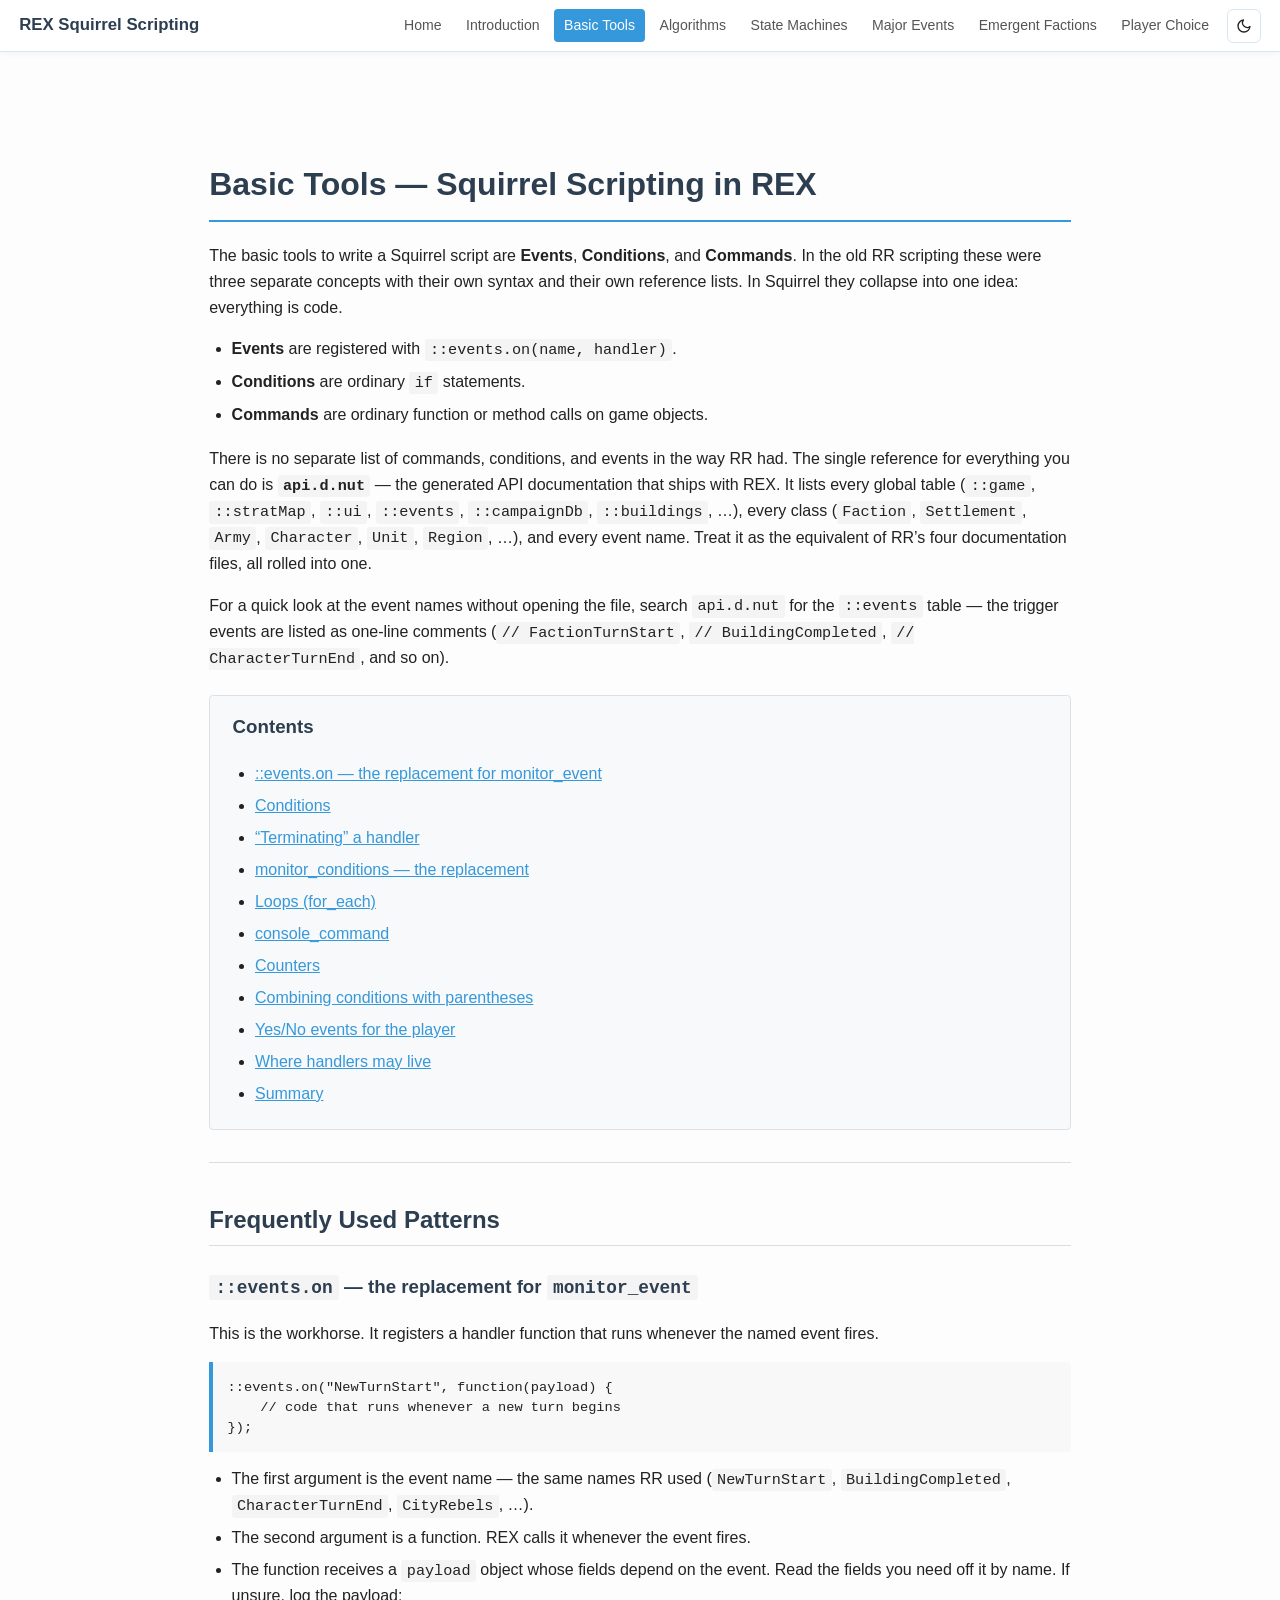
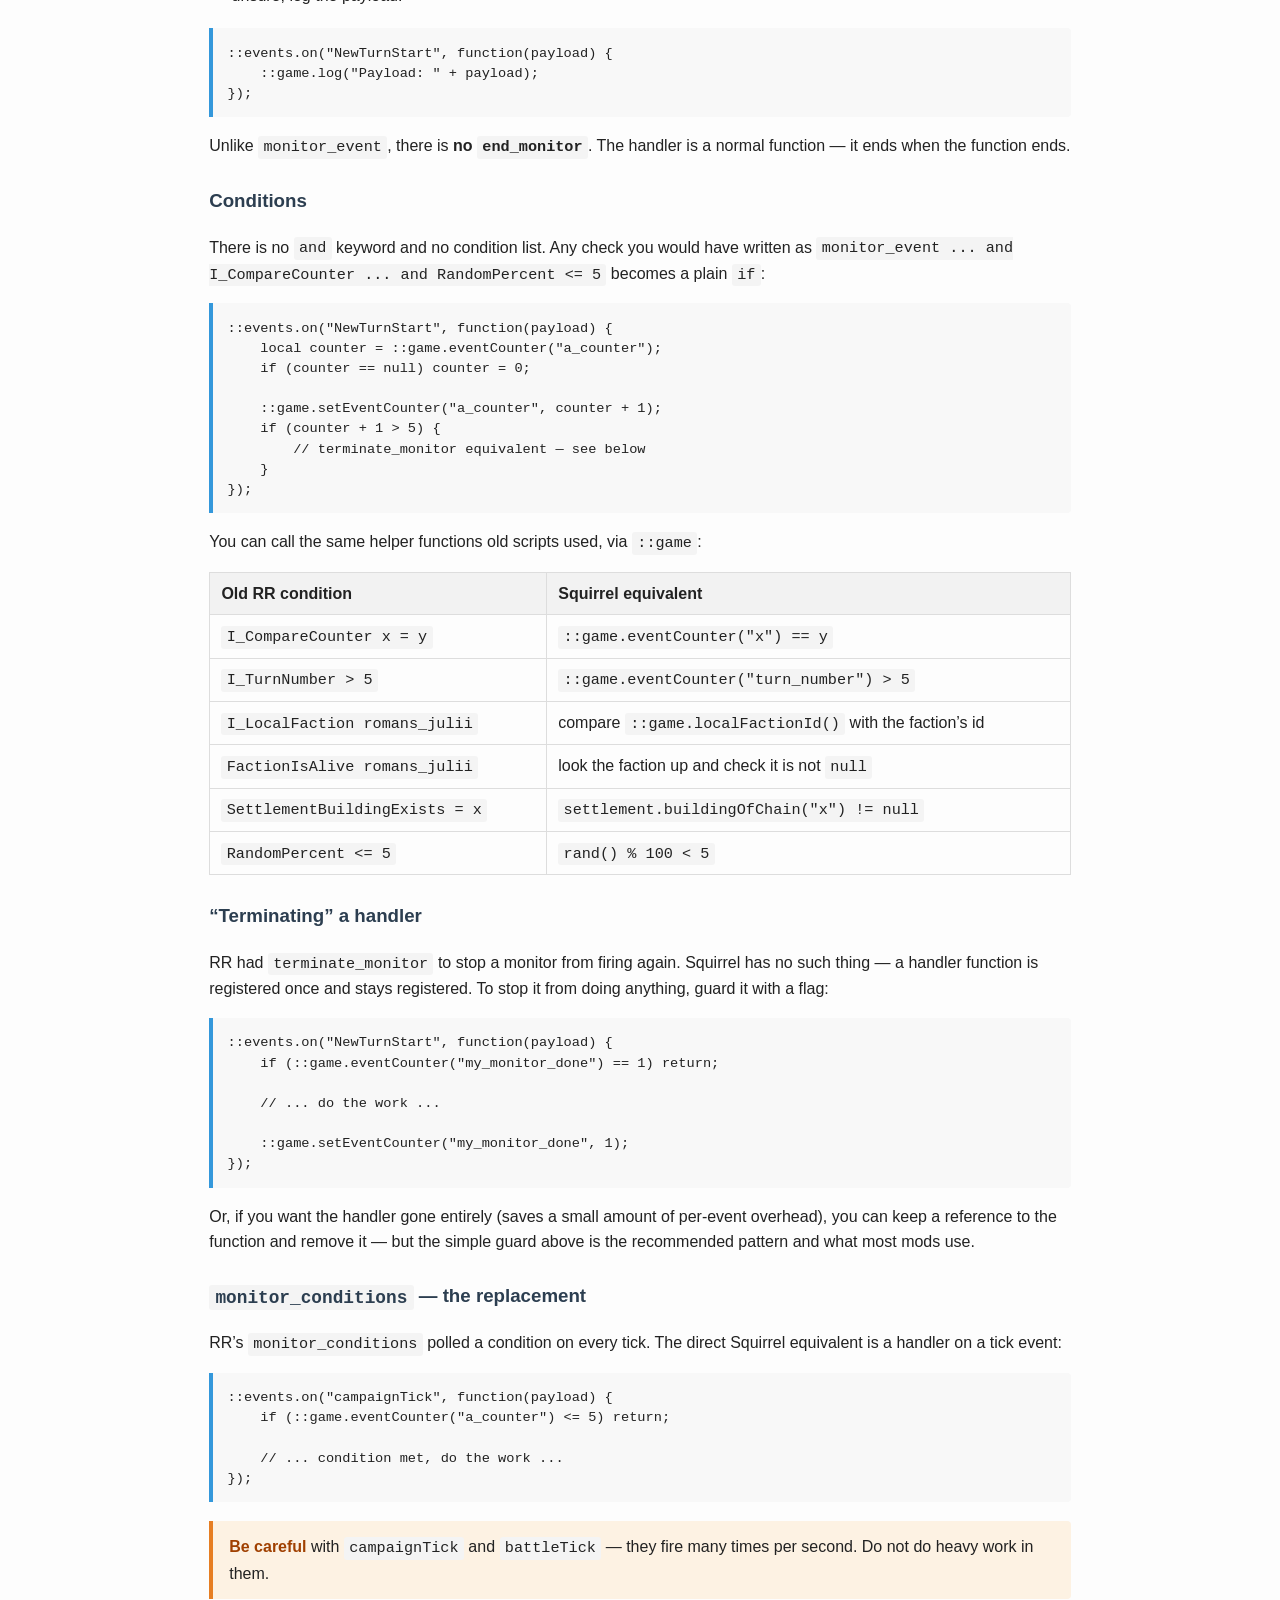
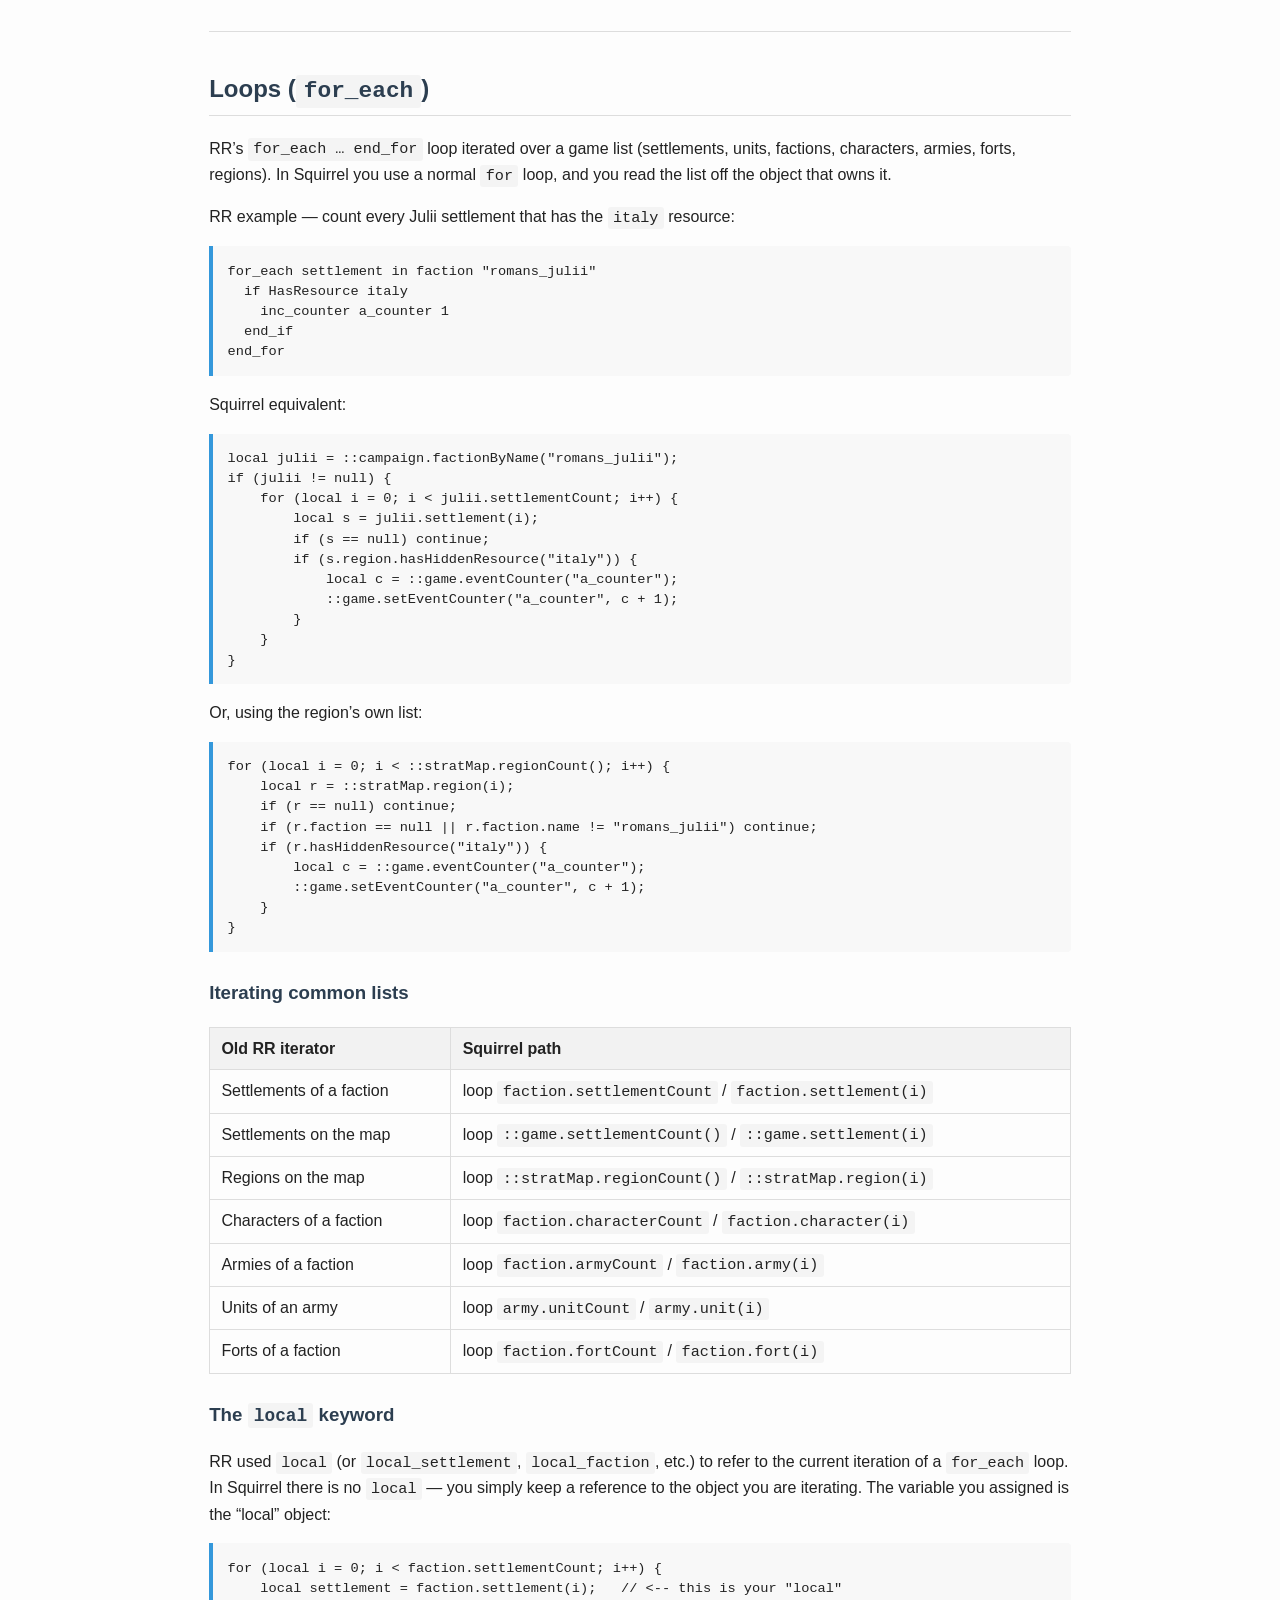
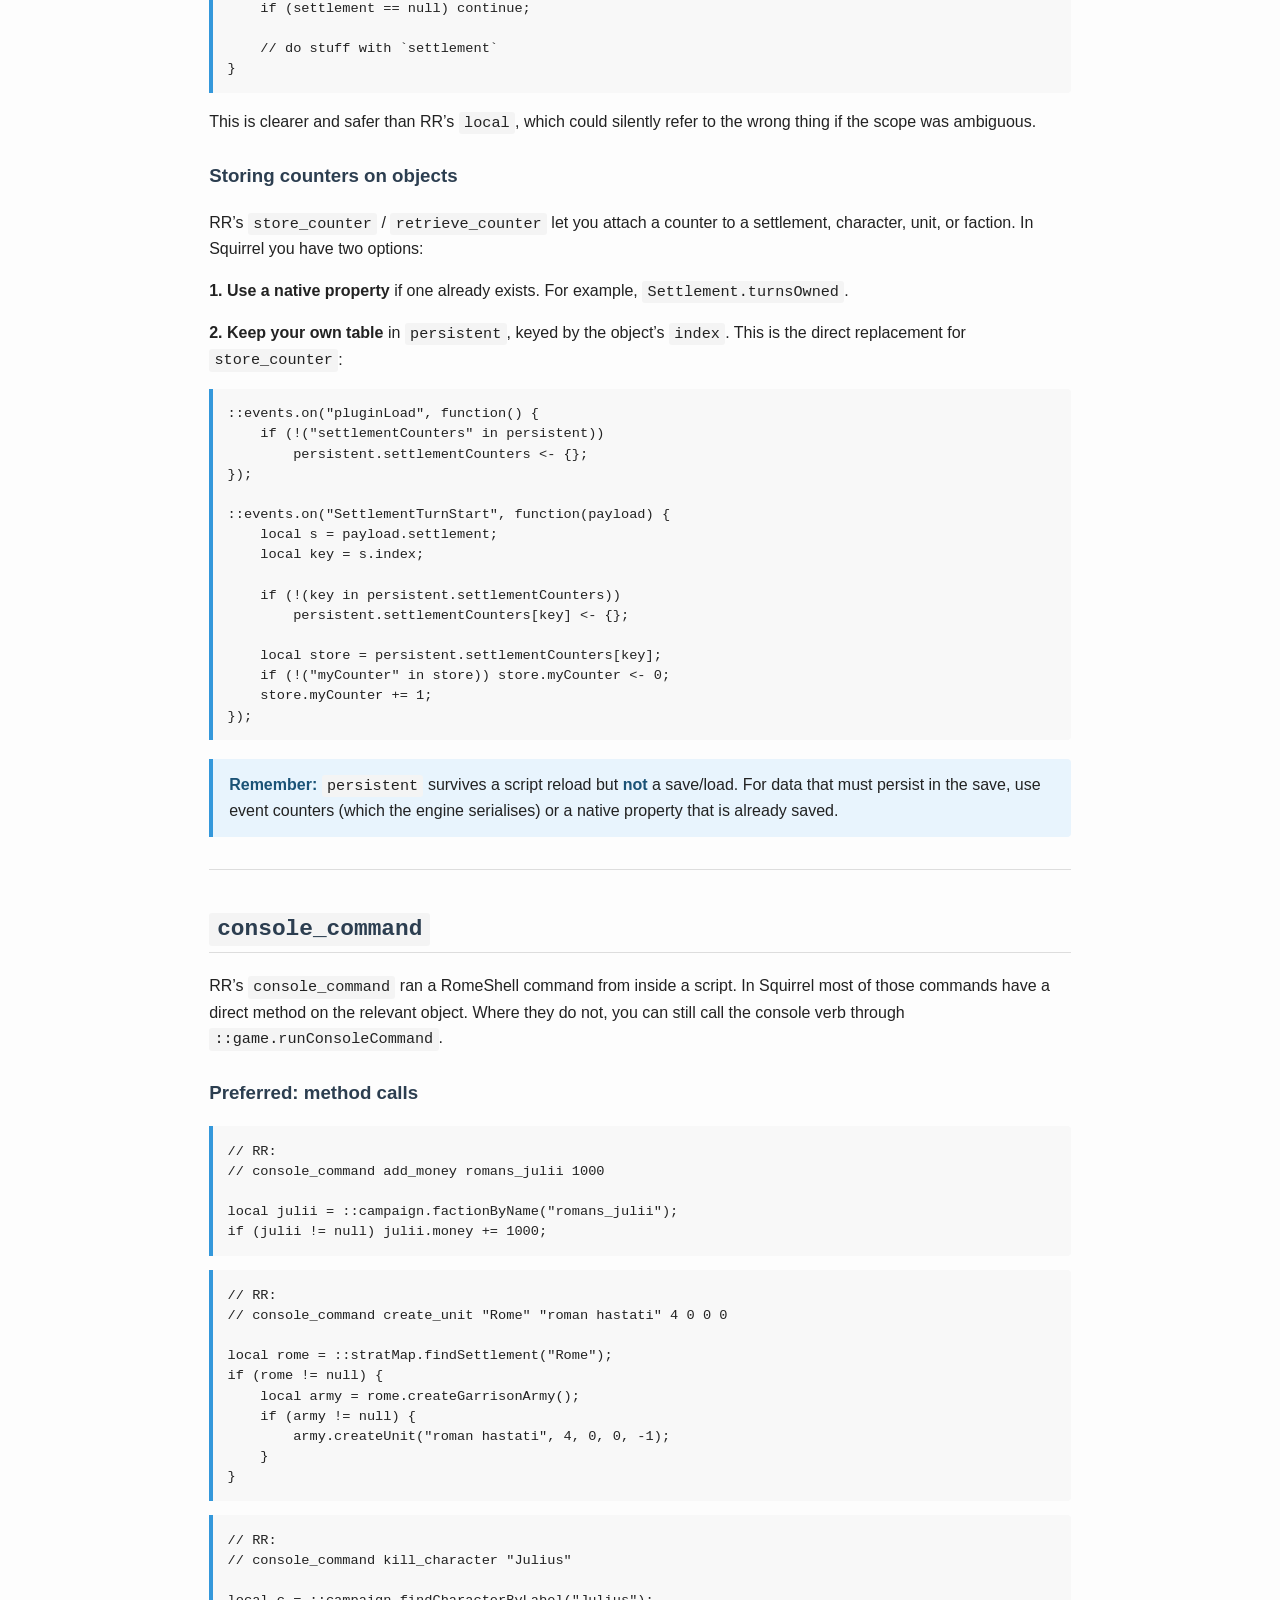
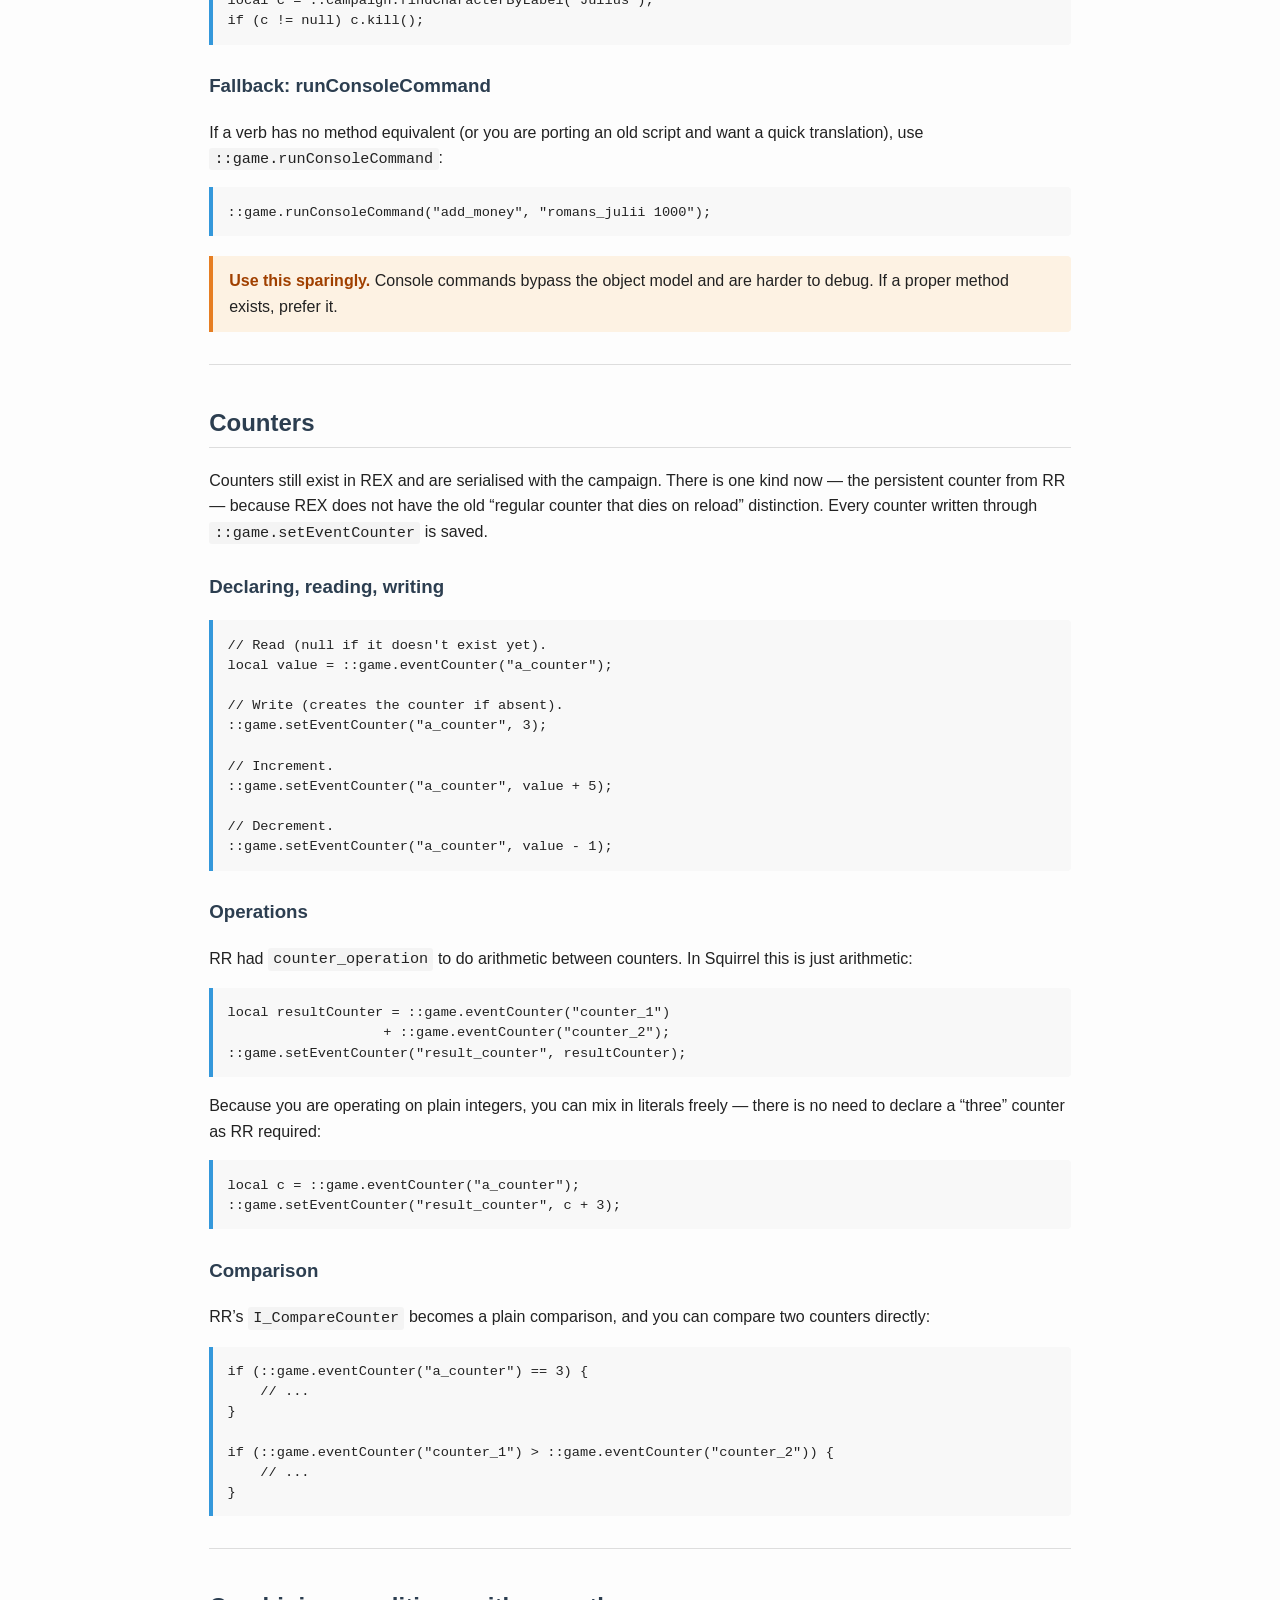
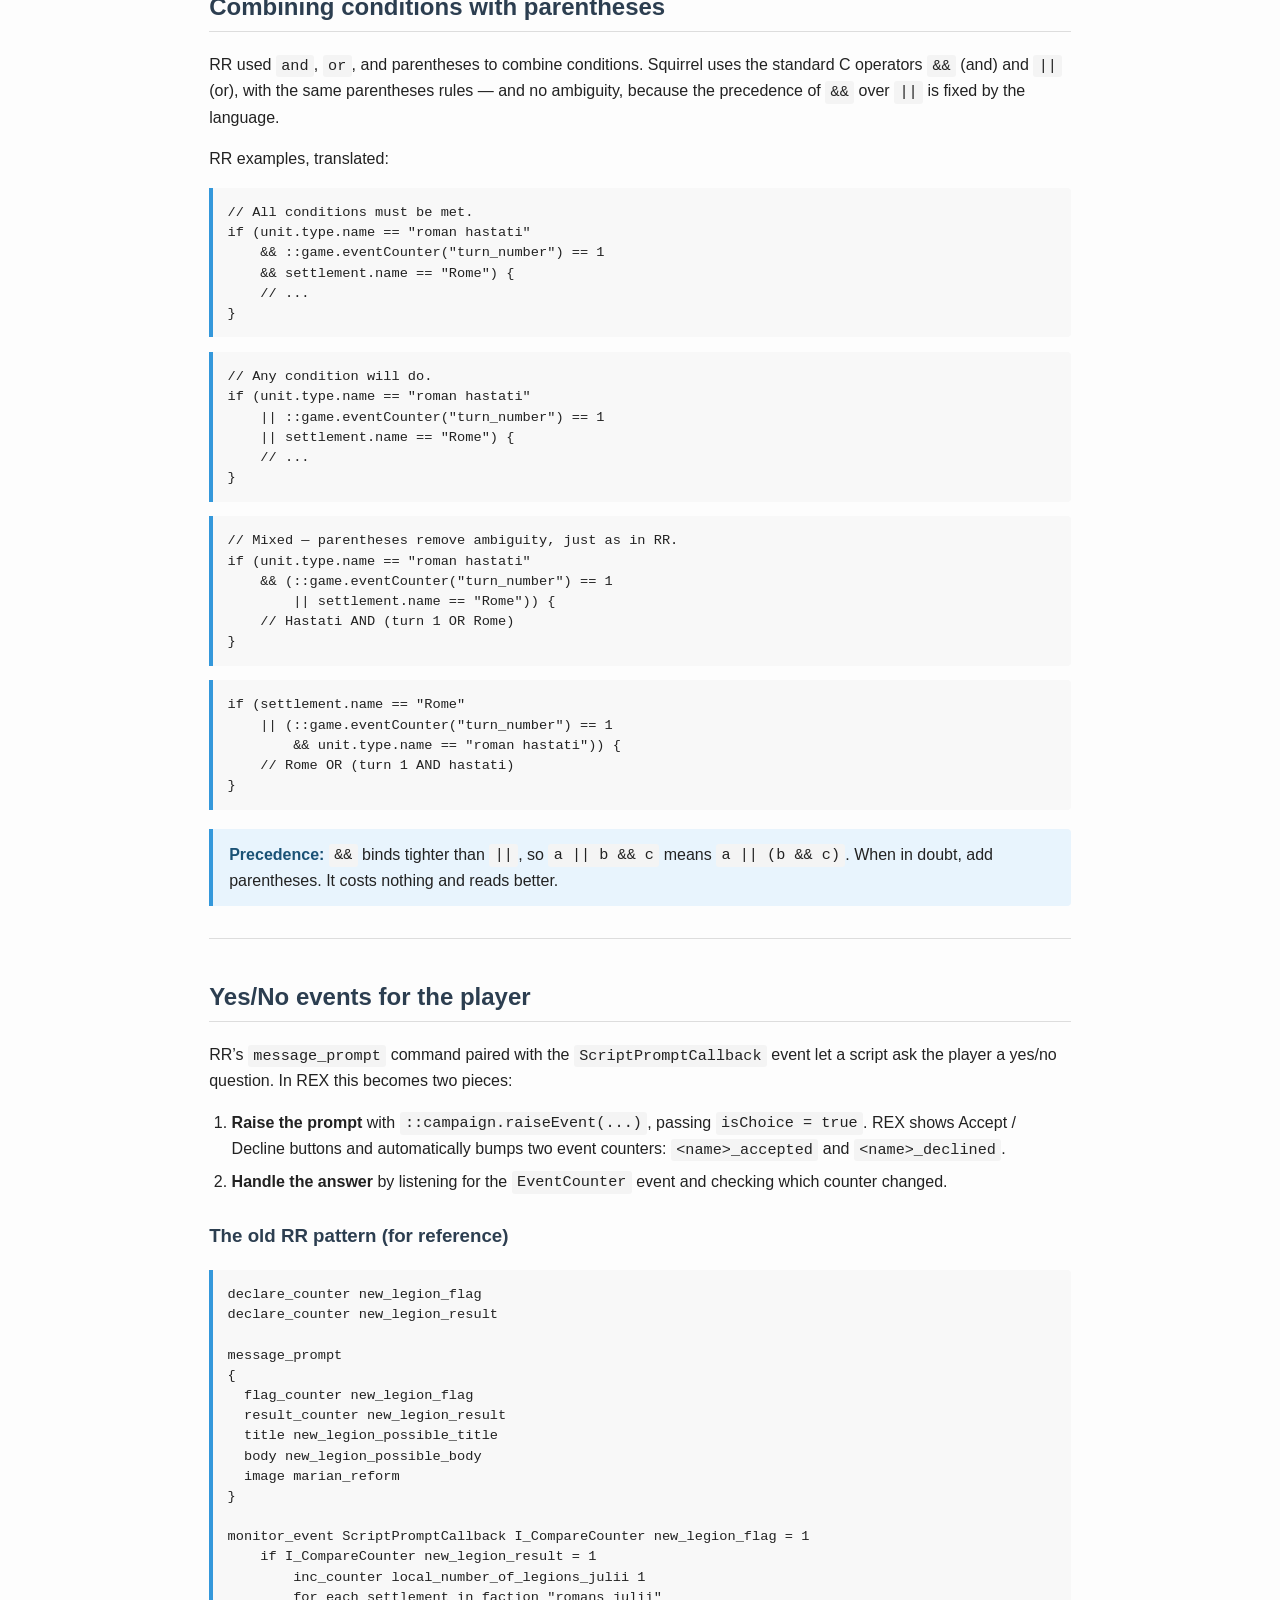
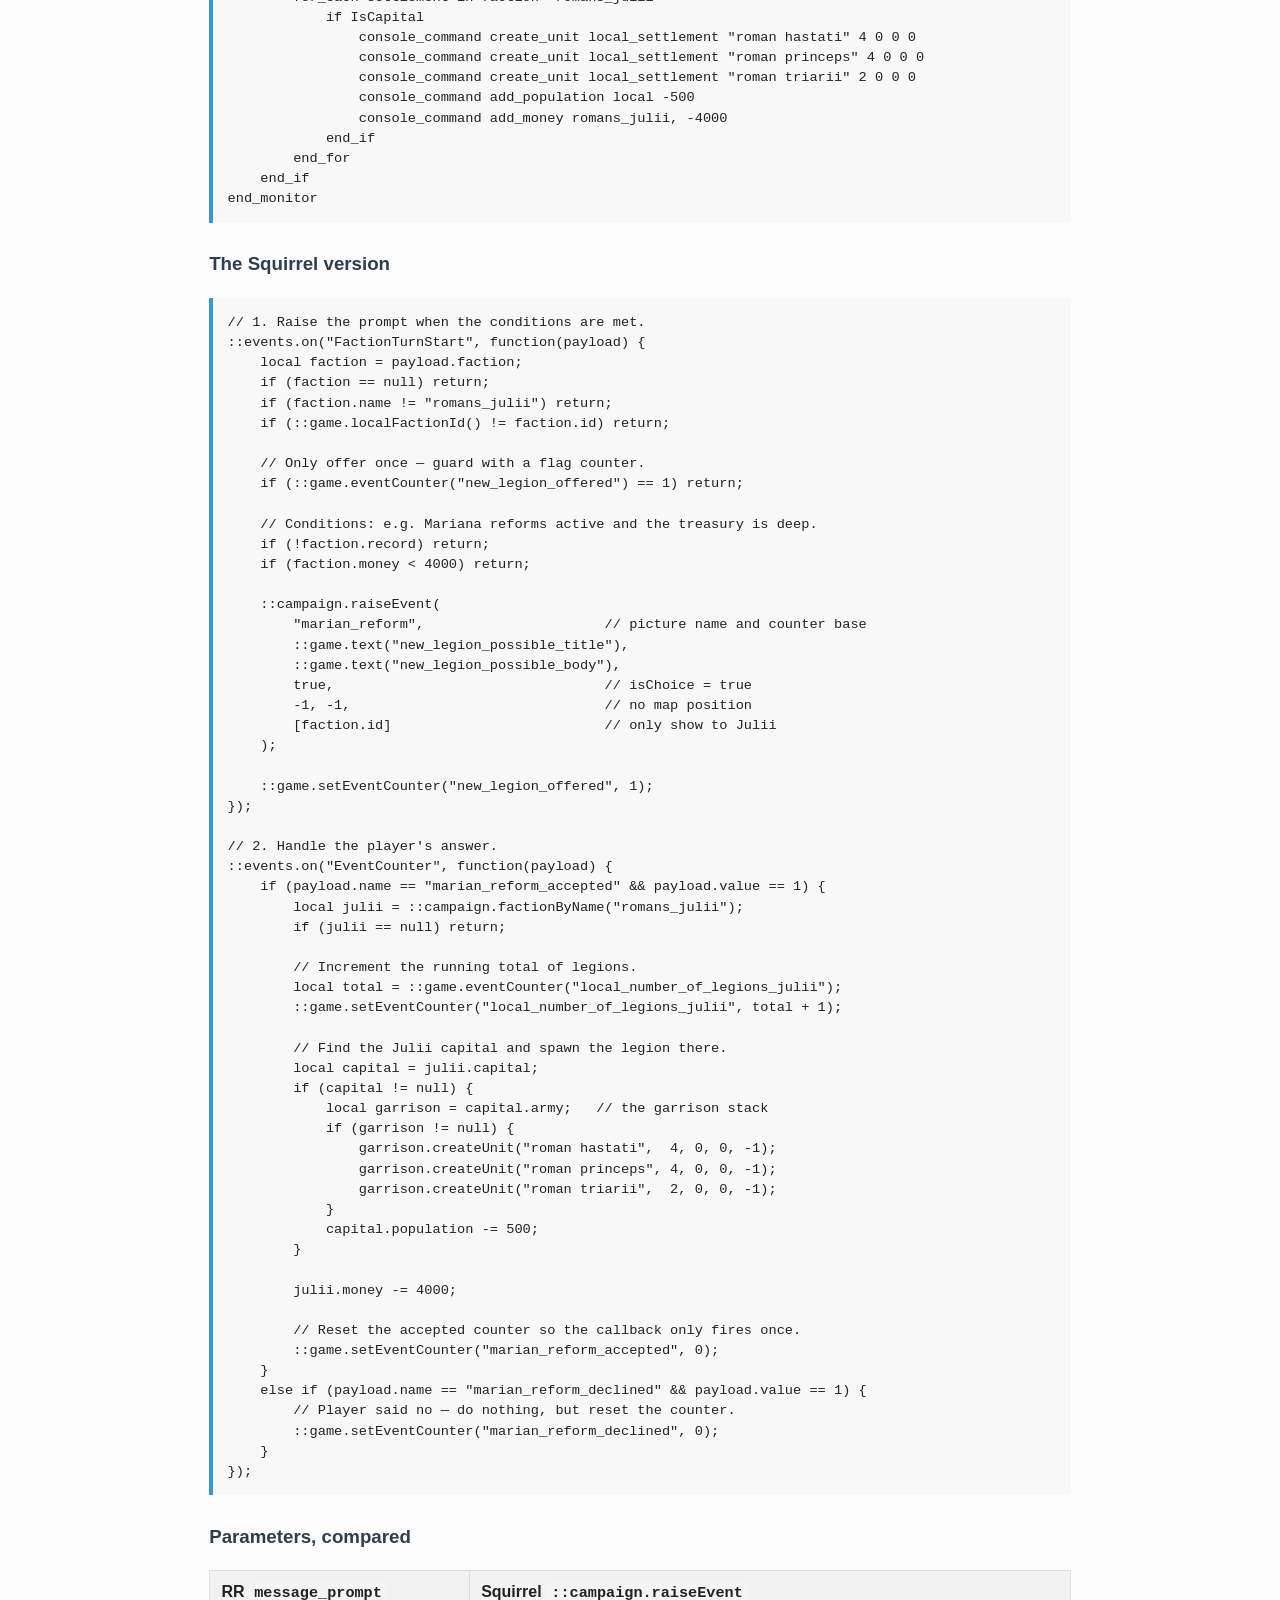
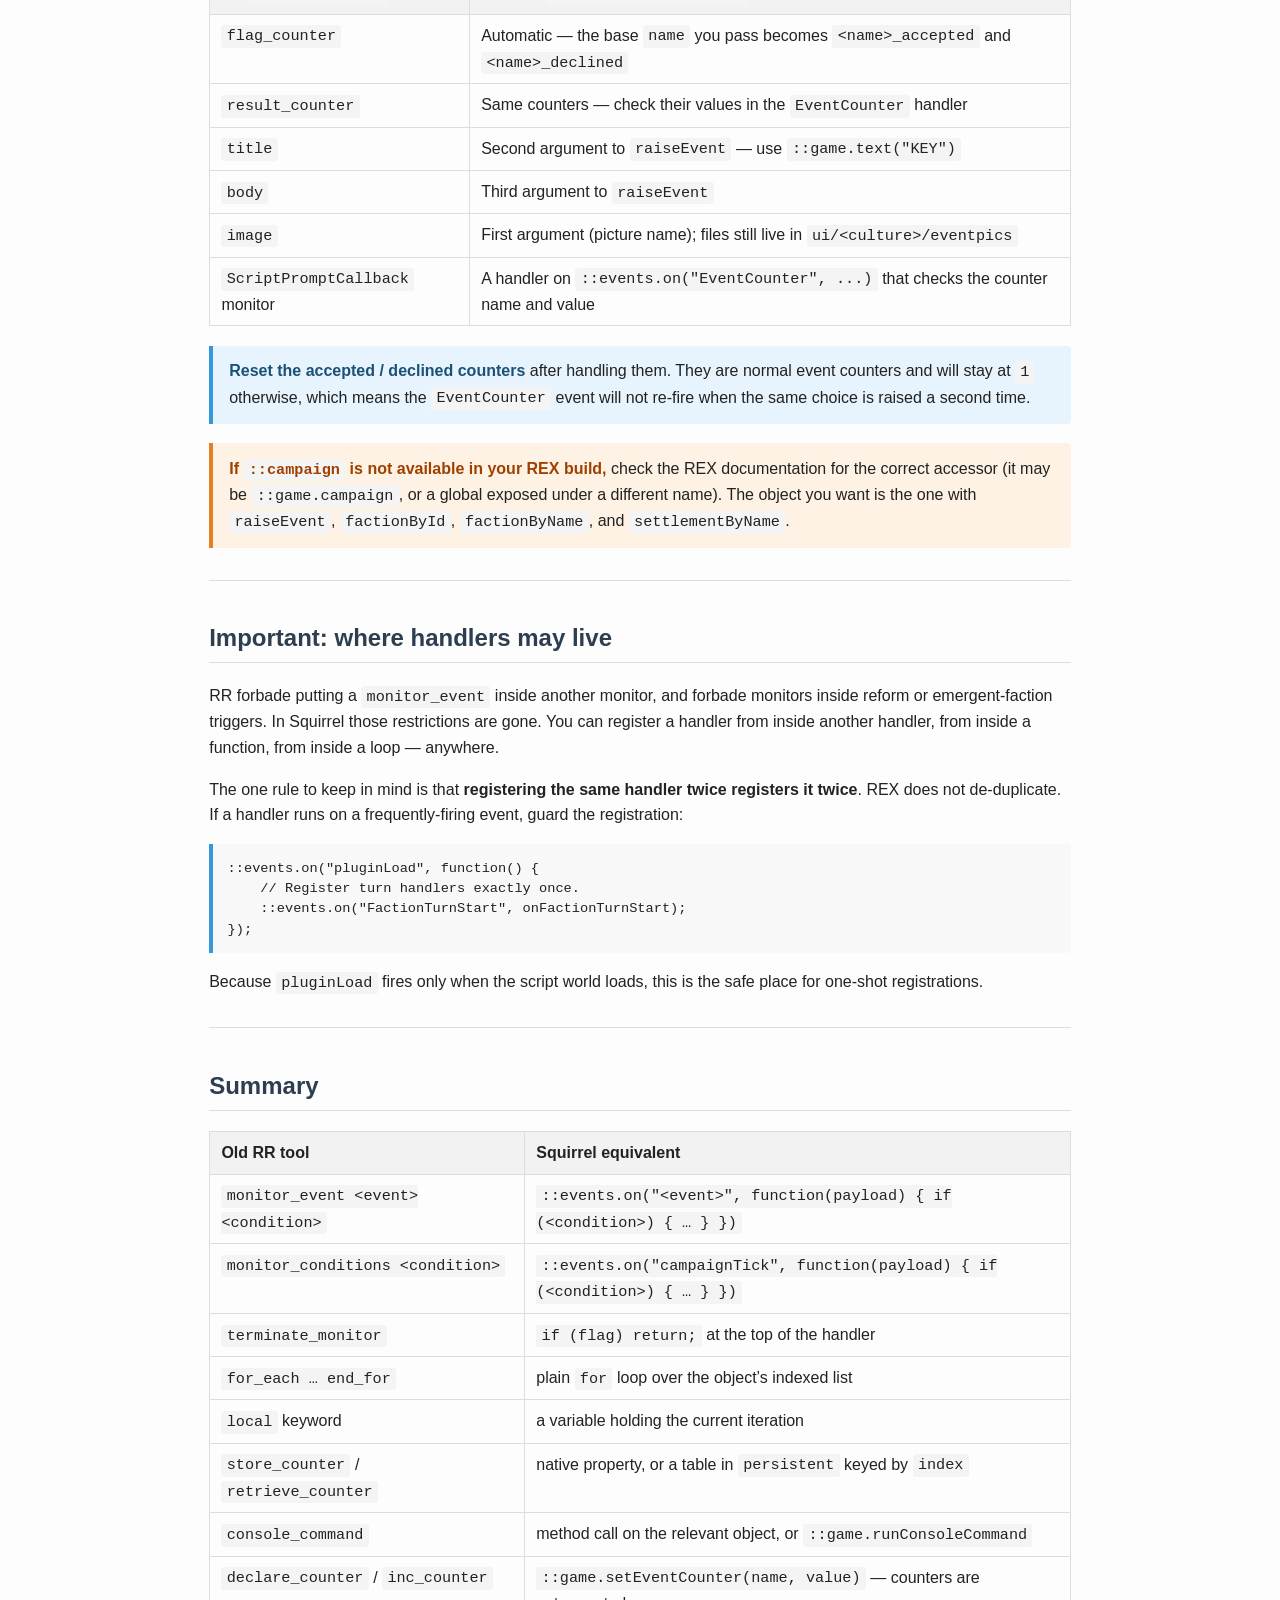
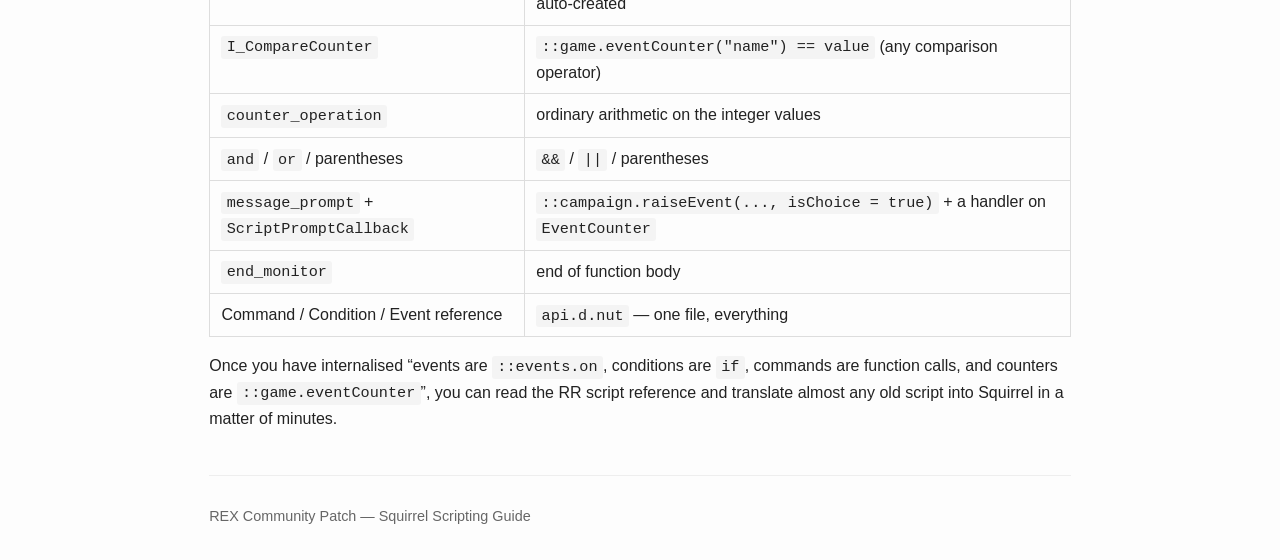
==== commit cae63ee1: "Added dark mode." ====
--- a/basic-tools.html
+++ b/basic-tools.html
@@ -3,6 +3,18 @@
 <head>
 <meta charset="UTF-8">
 <meta name="viewport" content="width=device-width, initial-scale=1">
+<meta name="color-scheme" content="light dark">
+<script>
+  (function () {
+    try {
+      var saved = localStorage.getItem('rex-theme');
+      var prefersDark = window.matchMedia && window.matchMedia('(prefers-color-scheme: dark)').matches;
+      document.documentElement.setAttribute('data-theme', saved || (prefersDark ? 'dark' : 'light'));
+    } catch (e) {
+      document.documentElement.setAttribute('data-theme', 'light');
+    }
+  })();
+</script>
 <title>Basic Tools — Squirrel Scripting in REX</title>
 <link rel="stylesheet" href="style.css">
 <script src="navbar.js"></script>
--- a/style.css
+++ b/style.css
@@ -1,20 +1,133 @@
 /* =========================================================
    REX Squirrel Scripting — shared stylesheet
-   ========================================================= */
-
+   Light and dark themes, toggled via [data-theme] on <html>
+   ========================================================= */
+
+/* ---------- Light theme (default) ---------- */
 :root {
+  color-scheme: light;
+
+  /* core surfaces */
+  --bg: #fdfdfd;
+  --surface: #ffffff;
+  --surface-alt: #f8f9fa;
+  --text: #222222;
+  --text-strong: #2c3e50;
+  --muted: #666666;
+  --border: #dddddd;
+  --border-subtle: #eeeeee;
+  --border-emphasis: #e0e0e0;
+
+  /* brand */
   --rex-blue: #3498db;
+  --rex-blue-hover: #2c3e50;
   --rex-dark: #2c3e50;
   --rex-light: #eaf4fd;
   --rex-border: #d6e6f2;
-  --rex-text: #222;
-  --rex-muted: #666;
-  --navbar-height: 52px;
+
+  /* code */
   --code-bg: #f8f8f8;
   --inline-code-bg: #f4f4f4;
-  --table-border: #ddd;
+
+  /* tables */
+  --table-border: #dddddd;
   --table-header: #f2f2f2;
-}
+
+  /* notes and warnings */
+  --note-bg: #e8f4fd;
+  --note-border: #3498db;
+  --note-strong: #1a5276;
+  --warn-bg: #fdf2e3;
+  --warn-border: #e67e22;
+  --warn-strong: #a04000;
+
+  /* navbar */
+  --navbar-bg: rgba(255, 255, 255, 0.96);
+  --navbar-shadow: 0 2px 8px rgba(0, 0, 0, 0.04);
+  --navbar-link: #555555;
+  --navbar-link-active-text: #ffffff;
+
+  /* cards (home) */
+  --card-bg: #ffffff;
+  --card-border: #e2e8ee;
+  --card-shadow-hover: 0 4px 12px rgba(52, 152, 219, 0.15);
+  --tag-bg: #f2f6fa;
+  --tag-border: #e0e8f0;
+
+  /* algorithm blocks */
+  --algo-bg: #fdfdfd;
+  --algo-border: #e0e0e0;
+  --algo-tag-bg: #eef4fa;
+  --algo-tag-border: #cfe0ef;
+
+  /* state-machine diagram */
+  --diagram-bg: #f9f9f9;
+  --diagram-border: #bbbbbb;
+  --diagram-text: #555555;
+  --diagram-arrow: #666666;
+
+  /* layout */
+  --navbar-height: 52px;
+}
+
+/* ---------- Dark theme ---------- */
+[data-theme="dark"] {
+  color-scheme: dark;
+
+  --bg: #1a1e24;
+  --surface: #232830;
+  --surface-alt: #1e232a;
+  --text: #d4d8dc;
+  --text-strong: #ecf0f1;
+  --muted: #8b95a1;
+  --border: #3a4250;
+  --border-subtle: #2a3038;
+  --border-emphasis: #3a4250;
+
+  --rex-blue: #5dade2;
+  --rex-blue-hover: #7ec7ee;
+  --rex-dark: #ecf0f1;
+  --rex-light: #232b36;
+  --rex-border: #3a4250;
+
+  --code-bg: #1e242c;
+  --inline-code-bg: #2a323c;
+
+  --table-border: #3a4250;
+  --table-header: #262d37;
+
+  --note-bg: #1c2a39;
+  --note-border: #5dade2;
+  --note-strong: #9ecfee;
+  --warn-bg: #322718;
+  --warn-border: #e8a04e;
+  --warn-strong: #f5c88a;
+
+  --navbar-bg: rgba(26, 30, 36, 0.92);
+  --navbar-shadow: 0 2px 8px rgba(0, 0, 0, 0.3);
+  --navbar-link: #a8b2bd;
+  --navbar-link-active-text: #1a1e24;
+
+  --card-bg: #232830;
+  --card-border: #3a4250;
+  --card-shadow-hover: 0 4px 12px rgba(93, 173, 226, 0.2);
+  --tag-bg: #2a323c;
+  --tag-border: #3a4250;
+
+  --algo-bg: #1e242c;
+  --algo-border: #3a4250;
+  --algo-tag-bg: #2a323c;
+  --algo-tag-border: #3a4250;
+
+  --diagram-bg: #1e232a;
+  --diagram-border: #4a525c;
+  --diagram-text: #b0b8c0;
+  --diagram-arrow: #8b95a1;
+}
+
+/* =========================================================
+   Base
+   ========================================================= */
 
 * { box-sizing: border-box; }
 
@@ -26,8 +139,9 @@
   max-width: 900px;
   margin: 2em auto;
   padding: 0 1.2em;
-  color: var(--rex-text);
-  background: #fdfdfd;
+  color: var(--text);
+  background: var(--bg);
+  transition: background-color 0.2s ease, color 0.2s ease;
 }
 
 body.home { max-width: 1000px; }
@@ -36,25 +150,43 @@
   padding-top: calc(var(--navbar-height) + 24px);
 }
 
-/* Typography */
+/* =========================================================
+   Typography
+   ========================================================= */
+
 h1, h2, h3, h4 {
-  color: var(--rex-dark);
+  color: var(--text-strong);
   margin-top: 1.6em;
 }
 
-h1 { border-bottom: 2px solid var(--rex-blue); padding-bottom: 0.3em; }
-h2 { border-bottom: 1px solid #ddd; padding-bottom: 0.2em; }
+h1 {
+  border-bottom: 2px solid var(--rex-blue);
+  padding-bottom: 0.3em;
+}
+
+h2 {
+  border-bottom: 1px solid var(--border);
+  padding-bottom: 0.2em;
+}
+
 h3 { margin-top: 1.4em; }
 
 ul, ol { margin: 0.8em 0 1.2em 1.4em; padding-left: 0; }
 li { margin-bottom: 0.4em; }
 
-hr { border: none; border-top: 1px solid #ddd; margin: 2em 0; }
+hr {
+  border: none;
+  border-top: 1px solid var(--border);
+  margin: 2em 0;
+}
 
 a { color: var(--rex-blue); }
-a:hover { color: var(--rex-dark); }
-
-/* Code */
+a:hover { color: var(--rex-blue-hover); }
+
+/* =========================================================
+   Code
+   ========================================================= */
+
 code {
   background: var(--inline-code-bg);
   padding: 0.15em 0.35em;
@@ -76,37 +208,57 @@
 
 pre code { background: none; padding: 0; }
 
-/* Tables */
+/* =========================================================
+   Tables
+   ========================================================= */
+
 table { border-collapse: collapse; width: 100%; margin: 1em 0; }
+
 th, td {
   border: 1px solid var(--table-border);
   padding: 0.5em 0.7em;
   text-align: left;
   vertical-align: top;
 }
+
 th { background: var(--table-header); }
 
-/* Notes / warnings / callouts */
+/* =========================================================
+   Notes, warnings, callouts
+   ========================================================= */
+
 .note, .warning, .callout {
   padding: 0.8em 1em;
   margin: 1.2em 0;
   border-radius: 0 4px 4px 0;
 }
-.note { background: #e8f4fd; border-left: 4px solid var(--rex-blue); }
-.note strong { color: #1a5276; }
-.warning { background: #fdf2e3; border-left: 4px solid #e67e22; }
-.warning strong { color: #a04000; }
+
+.note {
+  background: var(--note-bg);
+  border-left: 4px solid var(--note-border);
+}
+.note strong { color: var(--note-strong); }
+
+.warning {
+  background: var(--warn-bg);
+  border-left: 4px solid var(--warn-border);
+}
+.warning strong { color: var(--warn-strong); }
+
 .callout {
   background: var(--rex-light);
   border-left: 4px solid var(--rex-blue);
-  color: var(--rex-dark);
-}
-.callout strong { color: #1a5276; }
-
-/* Table of contents */
+  color: var(--text-strong);
+}
+.callout strong { color: var(--note-strong); }
+
+/* =========================================================
+   Table of contents
+   ========================================================= */
+
 .toc {
-  background: #f8f9fa;
-  border: 1px solid #e0e0e0;
+  background: var(--surface-alt);
+  border: 1px solid var(--border-emphasis);
   border-radius: 4px;
   padding: 1em 1.4em;
   margin: 1.5em 0;
@@ -114,12 +266,15 @@
 .toc h3 { margin-top: 0; }
 .toc ul { margin-bottom: 0; }
 
-/* Footer */
+/* =========================================================
+   Footer
+   ========================================================= */
+
 .footer {
   margin-top: 3em;
   font-size: 0.9em;
-  color: var(--rex-muted);
-  border-top: 1px solid #eee;
+  color: var(--muted);
+  border-top: 1px solid var(--border-subtle);
   padding-top: 1em;
 }
 
@@ -136,31 +291,41 @@
   justify-content: space-between;
   gap: 1em;
   padding: 0 1.2em;
-  background: rgba(255, 255, 255, 0.96);
+  background: var(--navbar-bg);
   backdrop-filter: saturate(180%) blur(8px);
   -webkit-backdrop-filter: saturate(180%) blur(8px);
   border-bottom: 1px solid var(--rex-border);
-  box-shadow: 0 2px 8px rgba(0, 0, 0, 0.04);
+  box-shadow: var(--navbar-shadow);
   z-index: 1000;
   transform: translateY(0);
-  transition: transform 0.25s ease;
+  transition: transform 0.25s ease, background-color 0.2s ease;
 }
 .navbar.navbar-hidden { transform: translateY(-100%); }
 
 .navbar .brand {
   font-weight: 600;
-  color: var(--rex-dark);
+  color: var(--text-strong);
   text-decoration: none;
   font-size: 1.05em;
   white-space: nowrap;
 }
 .navbar .brand:hover { color: var(--rex-blue); }
+
+.navbar .nav-right {
+  display: flex;
+  align-items: center;
+  gap: 0.5em;
+  min-width: 0;
+  flex: 1;
+  justify-content: flex-end;
+}
 
 .navbar .links {
   display: flex;
   align-items: center;
   gap: 0.3em;
   overflow-x: auto;
+  min-width: 0;
   scrollbar-width: none;
   -ms-overflow-style: none;
 }
@@ -168,20 +333,75 @@
 
 .navbar .links a {
   text-decoration: none;
-  color: #555;
+  color: var(--navbar-link);
   font-size: 0.88em;
   padding: 0.35em 0.7em;
   border-radius: 4px;
   white-space: nowrap;
   transition: background 0.15s ease, color 0.15s ease;
 }
-.navbar .links a:hover { background: var(--rex-light); color: var(--rex-dark); }
-.navbar .links a.active { background: var(--rex-blue); color: #fff; }
+.navbar .links a:hover {
+  background: var(--rex-light);
+  color: var(--text-strong);
+}
+.navbar .links a.active {
+  background: var(--rex-blue);
+  color: var(--navbar-link-active-text);
+}
 
 @media (max-width: 720px) {
   .navbar { padding: 0 0.8em; gap: 0.5em; }
   .navbar .brand { font-size: 0.95em; }
   .navbar .links a { font-size: 0.82em; padding: 0.3em 0.55em; }
+}
+
+/* =========================================================
+   Theme toggle button
+   ========================================================= */
+
+.theme-toggle {
+  background: transparent;
+  border: 1px solid var(--rex-border);
+  color: var(--text);
+  width: 34px;
+  height: 34px;
+  border-radius: 6px;
+  cursor: pointer;
+  display: inline-flex;
+  align-items: center;
+  justify-content: center;
+  padding: 0;
+  flex-shrink: 0;
+  transition: background 0.15s ease, border-color 0.15s ease, color 0.15s ease;
+}
+.theme-toggle:hover {
+  background: var(--rex-light);
+  border-color: var(--rex-blue);
+  color: var(--rex-blue);
+}
+.theme-toggle:focus-visible {
+  outline: 2px solid var(--rex-blue);
+  outline-offset: 2px;
+}
+
+.theme-toggle .icon-sun,
+.theme-toggle .icon-moon { display: none; }
+
+[data-theme="light"] .theme-toggle .icon-moon { display: inline-block; }
+[data-theme="dark"]  .theme-toggle .icon-sun  { display: inline-block; }
+
+/* Floating variant, used on the home page where there is no navbar */
+.theme-toggle-floating {
+  position: fixed;
+  top: 16px;
+  right: 16px;
+  z-index: 1100;
+  width: 40px;
+  height: 40px;
+  background: var(--navbar-bg);
+  backdrop-filter: saturate(180%) blur(8px);
+  -webkit-backdrop-filter: saturate(180%) blur(8px);
+  box-shadow: var(--navbar-shadow);
 }
 
 /* =========================================================
@@ -195,11 +415,13 @@
   margin-bottom: 1em;
 }
 .home header h1 {
-  border: none; padding: 0; margin: 0 0 0.3em;
+  border: none;
+  padding: 0;
+  margin: 0 0 0.3em;
   font-size: 2.2em;
 }
 .home header p {
-  color: var(--rex-muted);
+  color: var(--muted);
   font-size: 1.05em;
   max-width: 640px;
   margin: 0 auto 0.6em;
@@ -208,13 +430,13 @@
   display: inline-block;
   background: var(--rex-light);
   border: 1px solid var(--rex-border);
-  color: var(--rex-dark);
+  color: var(--text-strong);
   font-size: 0.9em;
   padding: 0.35em 0.8em;
   border-radius: 999px;
   margin-top: 0.4em;
 }
-.home p.lead { color: var(--rex-muted); max-width: 780px; }
+.home p.lead { color: var(--muted); max-width: 780px; }
 
 .grid {
   display: grid;
@@ -226,8 +448,8 @@
   display: block;
   text-decoration: none;
   color: inherit;
-  background: #fff;
-  border: 1px solid #e2e8ee;
+  background: var(--card-bg);
+  border: 1px solid var(--card-border);
   border-left: 4px solid var(--rex-blue);
   border-radius: 6px;
   padding: 1.1em 1.3em;
@@ -235,46 +457,46 @@
 }
 .card:hover {
   transform: translateY(-2px);
-  box-shadow: 0 4px 12px rgba(52, 152, 219, 0.15);
-  border-left-color: var(--rex-dark);
-}
-.card h3 { margin: 0 0 0.4em; color: var(--rex-dark); font-size: 1.15em; }
-.card p { margin: 0 0 0.6em; color: var(--rex-muted); font-size: 0.95em; line-height: 1.5; }
+  box-shadow: var(--card-shadow-hover);
+  border-left-color: var(--rex-blue-hover);
+}
+.card h3 { margin: 0 0 0.4em; color: var(--text-strong); font-size: 1.15em; }
+.card p { margin: 0 0 0.6em; color: var(--muted); font-size: 0.95em; line-height: 1.5; }
 .card .filename {
   display: inline-block;
   font-family: Consolas, "Courier New", monospace;
   font-size: 0.82em;
-  color: var(--rex-dark);
+  color: var(--text-strong);
   background: var(--rex-light);
   border: 1px solid var(--rex-border);
   padding: 1px 7px;
   border-radius: 3px;
 }
-.card .tags { margin-top: 0.5em; font-size: 0.8em; color: #888; }
+.card .tags { margin-top: 0.5em; font-size: 0.8em; color: var(--muted); }
 .card .tags span {
   display: inline-block;
-  background: #f2f6fa;
-  border: 1px solid #e0e8f0;
+  background: var(--tag-bg);
+  border: 1px solid var(--tag-border);
   border-radius: 10px;
   padding: 1px 8px;
   margin-right: 5px;
   margin-bottom: 4px;
 }
 .steps {
-  background: #f8f9fa;
-  border: 1px solid #e0e0e0;
+  background: var(--surface-alt);
+  border: 1px solid var(--border-emphasis);
   border-radius: 6px;
   padding: 1em 1.4em;
   margin: 1.5em 0;
 }
-.steps h3 { margin-top: 0; color: var(--rex-dark); }
+.steps h3 { margin-top: 0; color: var(--text-strong); }
 .steps ol { margin: 0.5em 0 0.2em 1.4em; padding: 0; }
 .steps li { margin-bottom: 0.5em; }
 .home footer {
   margin-top: 3em;
   font-size: 0.9em;
-  color: var(--rex-muted);
-  border-top: 1px solid #eee;
+  color: var(--muted);
+  border-top: 1px solid var(--border-subtle);
   padding-top: 1em;
   text-align: center;
 }
@@ -284,15 +506,15 @@
    ========================================================= */
 
 .diagram {
-  background: #f9f9f9;
-  border: 1px dashed #bbb;
+  background: var(--diagram-bg);
+  border: 1px dashed var(--diagram-border);
   border-radius: 6px;
   padding: 1em;
   margin: 1.2em 0;
   text-align: center;
   font-family: Consolas, "Courier New", monospace;
   font-size: 0.9em;
-  color: #555;
+  color: var(--diagram-text);
 }
 .diagram .state {
   display: inline-block;
@@ -303,29 +525,29 @@
   line-height: 2.2em;
   text-align: center;
   background: var(--rex-light);
-  color: #1a5276;
+  color: var(--note-strong);
   font-weight: bold;
   margin: 0 0.5em;
 }
-.diagram .arrow { color: #666; margin: 0 0.2em; }
+.diagram .arrow { color: var(--diagram-arrow); margin: 0 0.2em; }
 
 /* =========================================================
    Algorithm blocks
    ========================================================= */
 
 .algo {
-  border: 1px solid #e0e0e0;
+  border: 1px solid var(--algo-border);
   border-radius: 6px;
   padding: 1.2em 1.4em;
   margin: 2em 0;
-  background: #fdfdfd;
-}
-.algo h3 { margin-top: 0; color: #1a5276; }
-.algo .tags { font-size: 0.85em; color: #666; margin-bottom: 0.8em; }
+  background: var(--algo-bg);
+}
+.algo h3 { margin-top: 0; color: var(--note-strong); }
+.algo .tags { font-size: 0.85em; color: var(--muted); margin-bottom: 0.8em; }
 .algo .tags span {
   display: inline-block;
-  background: #eef4fa;
-  border: 1px solid #cfe0ef;
+  background: var(--algo-tag-bg);
+  border: 1px solid var(--algo-tag-border);
   border-radius: 10px;
   padding: 1px 8px;
   margin-right: 6px;
@@ -333,7 +555,7 @@
 .math { font-family: "Cambria Math", Cambria, serif; font-style: italic; }
 
 /* =========================================================
-   Two-column layout (major event scripts)
+   Two-column layout
    ========================================================= */
 
 .columns {
@@ -346,7 +568,7 @@
 .columns h4 {
   margin-top: 0;
   font-size: 0.95em;
-  color: #555;
+  color: var(--muted);
   text-transform: uppercase;
   letter-spacing: 0.05em;
 }
